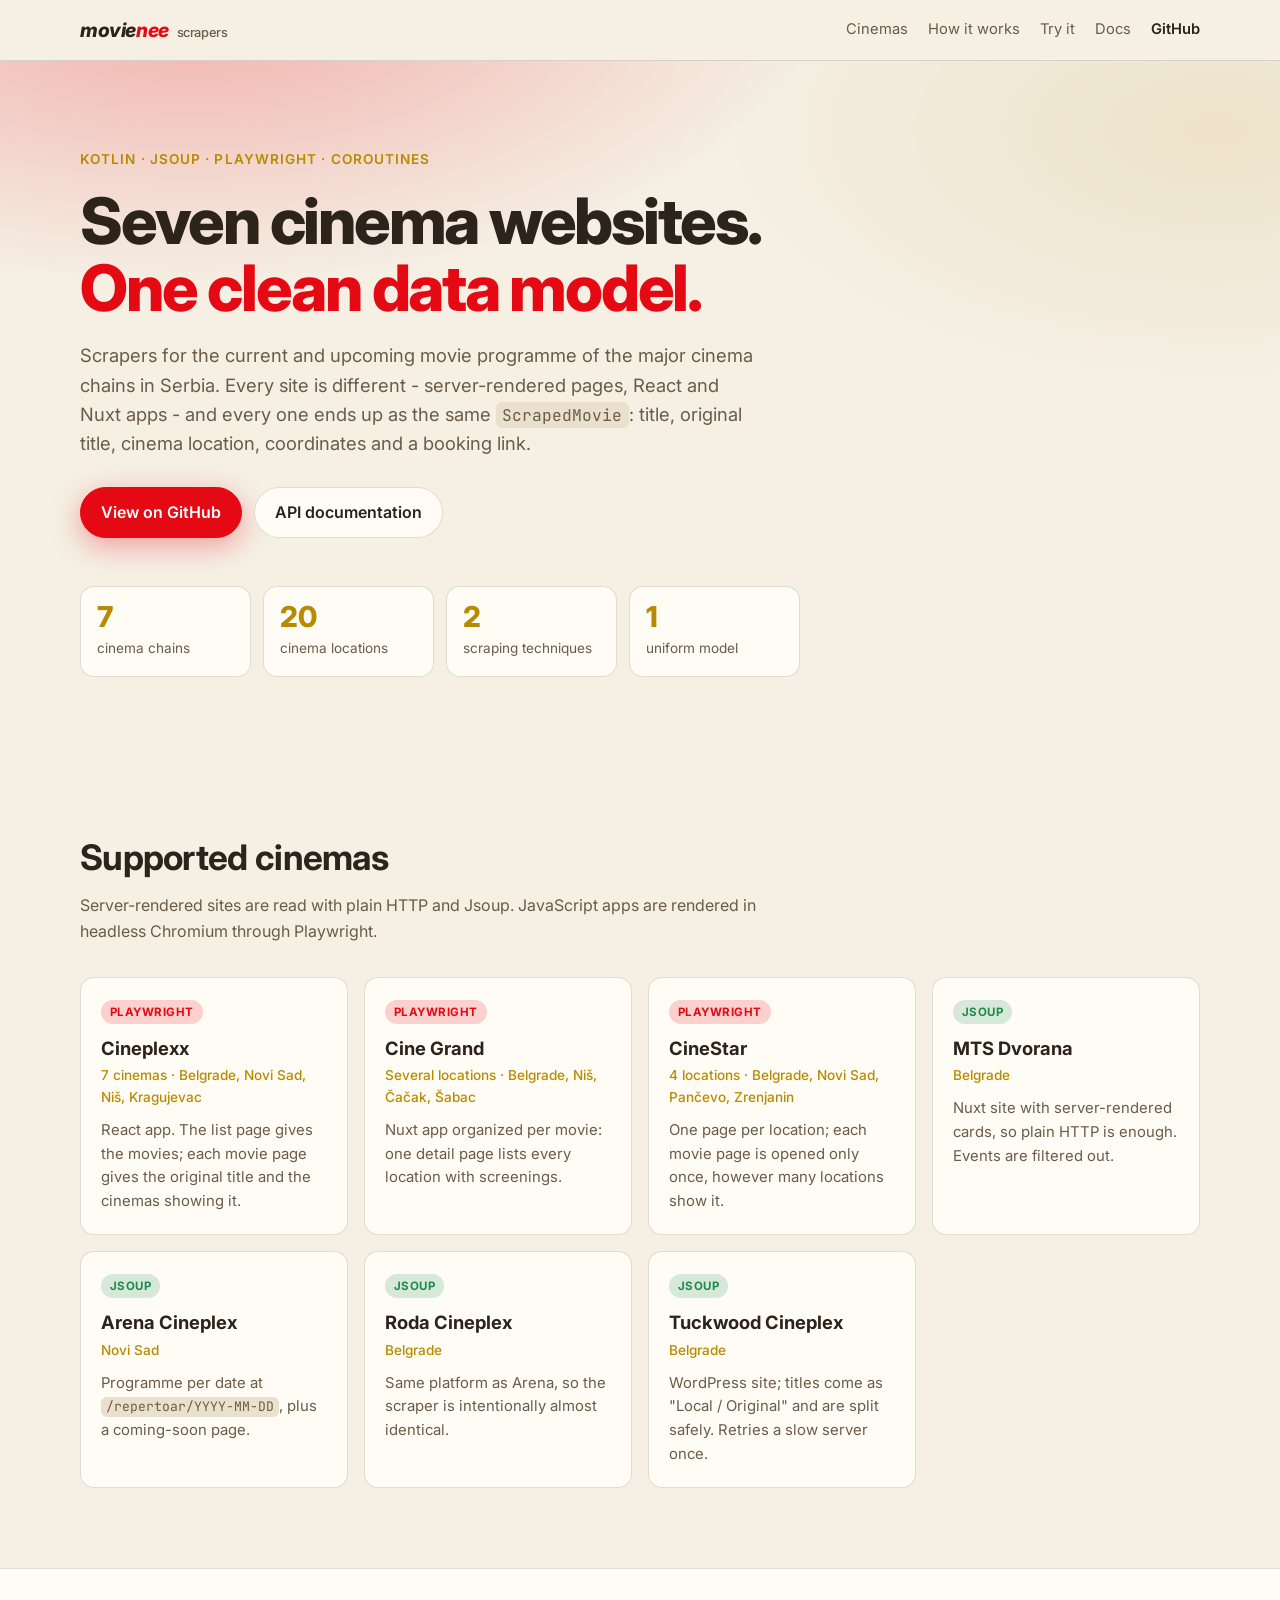
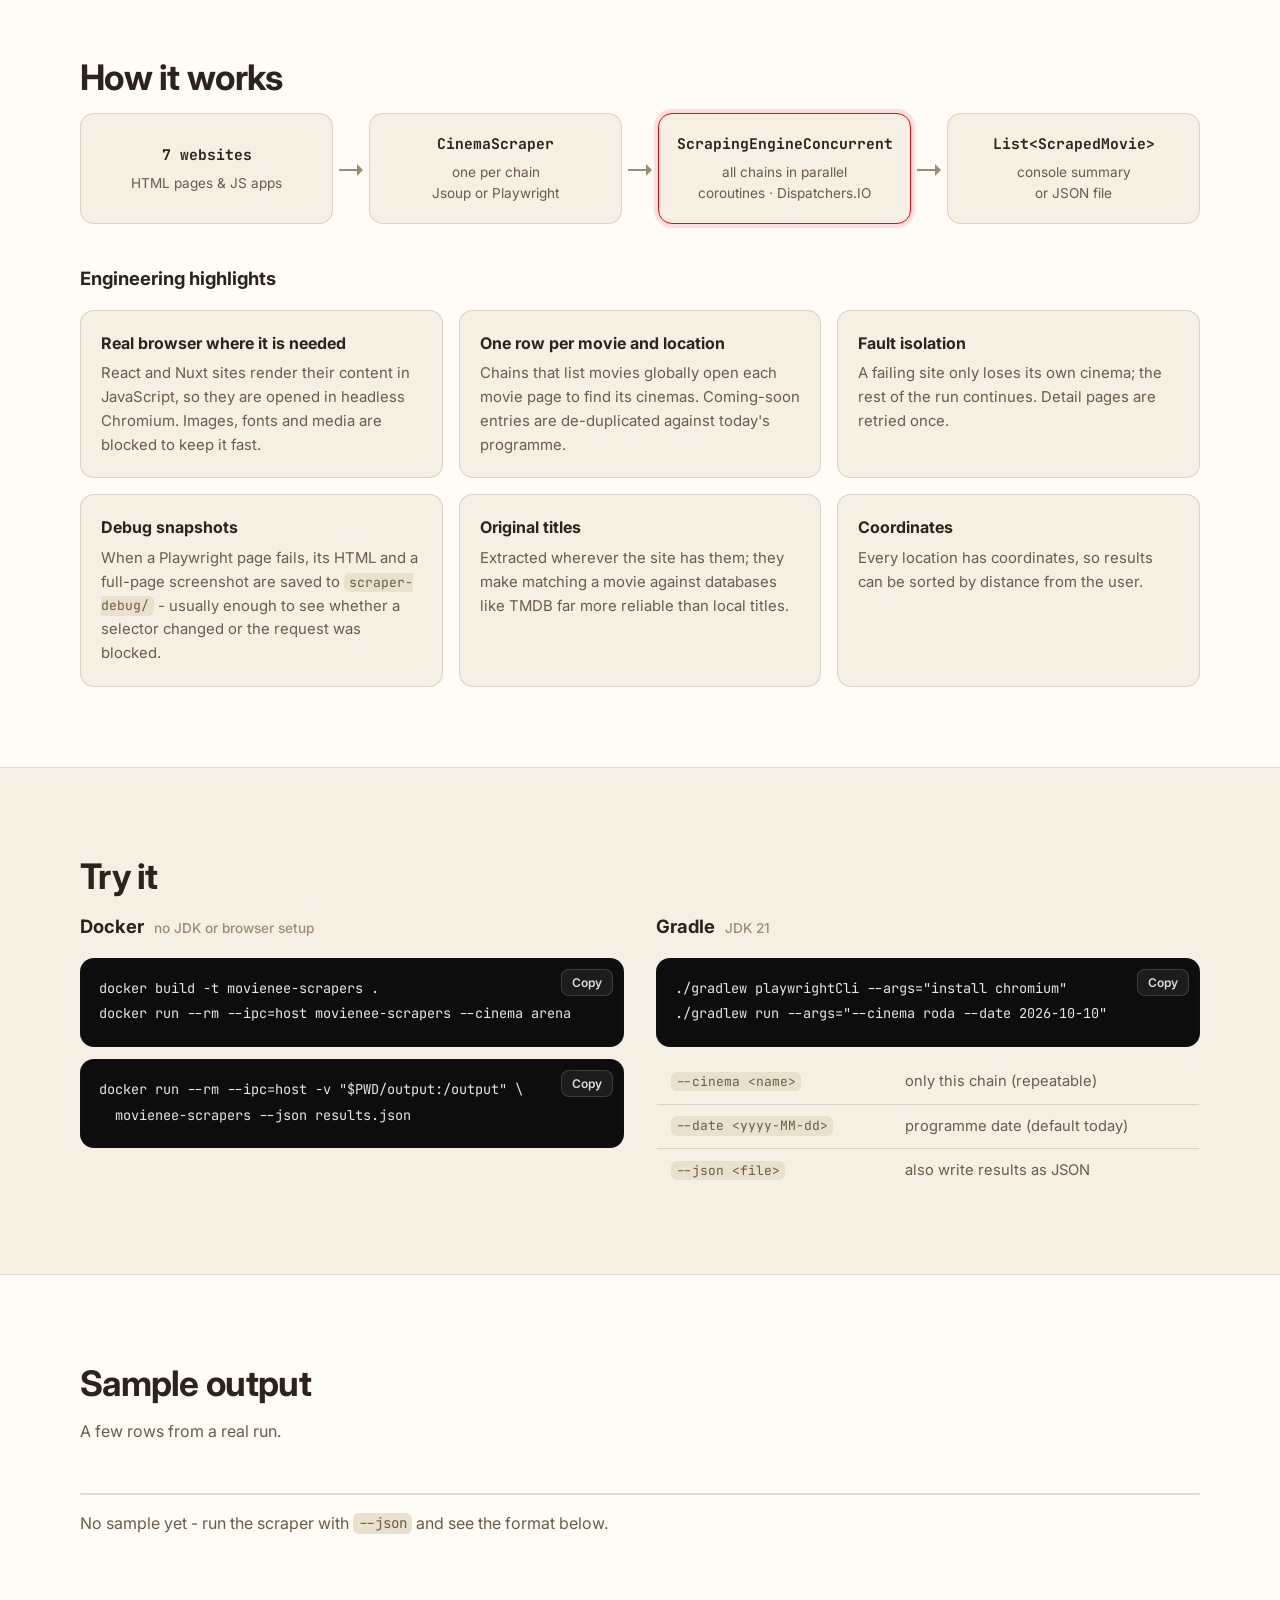
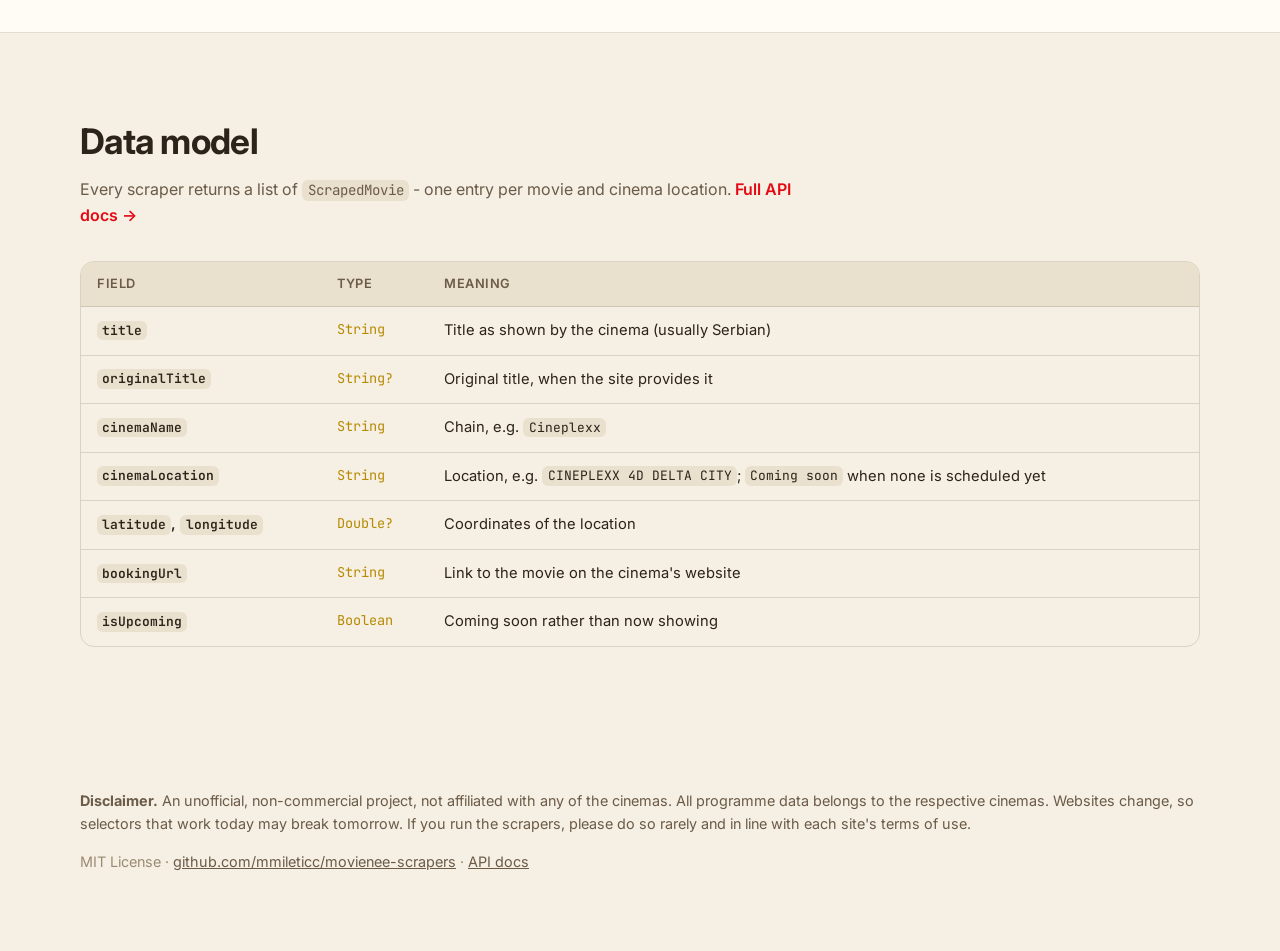
==== site/index.html @ 0daf5c0c "Initial commit: Movienee cinema scrapers Standalone Kotlin scrapers for seven Serbian cinema chains " ====
<!doctype html>
<html lang="en">
<head>
  <meta charset="utf-8">
  <meta name="viewport" content="width=device-width, initial-scale=1">
  <title>Movienee Scrapers</title>
  <meta name="description" content="Kotlin scrapers that turn the websites of seven Serbian cinema chains into one uniform data model.">
  <link rel="preconnect" href="https://fonts.googleapis.com">
  <link rel="preconnect" href="https://fonts.gstatic.com" crossorigin>
  <link href="https://fonts.googleapis.com/css2?family=Inter:wght@400;500;600;700;800&family=JetBrains+Mono:wght@400;500&display=swap" rel="stylesheet">
  <link rel="stylesheet" href="style.css">
  <link rel="icon" href="data:image/svg+xml,%3Csvg xmlns='http://www.w3.org/2000/svg' viewBox='0 0 32 32'%3E%3Crect width='32' height='32' rx='8' fill='%23E50914'/%3E%3Cpath d='M9 22V10l7 7 7-7v12' stroke='white' stroke-width='3' fill='none' stroke-linecap='round' stroke-linejoin='round'/%3E%3C/svg%3E">
</head>
<body>

<header class="topbar">
  <div class="wrap topbar-inner">
    <a class="brand" href="#">movie<span>nee</span> <small>scrapers</small></a>
    <nav>
      <a href="#cinemas">Cinemas</a>
      <a href="#how">How it works</a>
      <a href="#try">Try it</a>
      <a href="docs/index.html">Docs</a>
      <a class="gh" href="https://github.com/mmileticc/movienee-scrapers" aria-label="GitHub repository">GitHub</a>
    </nav>
  </div>
</header>

<main>
  <section class="hero">
    <div class="wrap">
      <p class="eyebrow">Kotlin · Jsoup · Playwright · Coroutines</p>
      <h1>Seven cinema websites.<br><span>One clean data model.</span></h1>
      <p class="lead">
        Scrapers for the current and upcoming movie programme of the major cinema chains in Serbia.
        Every site is different - server-rendered pages, React and Nuxt apps - and every one ends up
        as the same <code>ScrapedMovie</code>: title, original title, cinema location, coordinates
        and a booking link.
      </p>
      <div class="cta">
        <a class="btn primary" href="https://github.com/mmileticc/movienee-scrapers">View on GitHub</a>
        <a class="btn" href="docs/index.html">API documentation</a>
      </div>
      <dl class="stats">
        <div><dt>7</dt><dd>cinema chains</dd></div>
        <div><dt>20</dt><dd>cinema locations</dd></div>
        <div><dt>2</dt><dd>scraping techniques</dd></div>
        <div><dt>1</dt><dd>uniform model</dd></div>
      </dl>
    </div>
  </section>

  <section id="cinemas" class="section">
    <div class="wrap">
      <h2>Supported cinemas</h2>
      <p class="sub">Server-rendered sites are read with plain HTTP and Jsoup. JavaScript apps are rendered in headless Chromium through Playwright.</p>
      <div class="grid cinemas">
        <article class="card"><span class="tag pw">Playwright</span><h3>Cineplexx</h3><p class="where">7 cinemas · Belgrade, Novi Sad, Niš, Kragujevac</p><p>React app. The list page gives the movies; each movie page gives the original title and the cinemas showing it.</p></article>
        <article class="card"><span class="tag pw">Playwright</span><h3>Cine Grand</h3><p class="where">Several locations · Belgrade, Niš, Čačak, Šabac</p><p>Nuxt app organized per movie: one detail page lists every location with screenings.</p></article>
        <article class="card"><span class="tag pw">Playwright</span><h3>CineStar</h3><p class="where">4 locations · Belgrade, Novi Sad, Pančevo, Zrenjanin</p><p>One page per location; each movie page is opened only once, however many locations show it.</p></article>
        <article class="card"><span class="tag js">Jsoup</span><h3>MTS Dvorana</h3><p class="where">Belgrade</p><p>Nuxt site with server-rendered cards, so plain HTTP is enough. Events are filtered out.</p></article>
        <article class="card"><span class="tag js">Jsoup</span><h3>Arena Cineplex</h3><p class="where">Novi Sad</p><p>Programme per date at <code>/repertoar/YYYY-MM-DD</code>, plus a coming-soon page.</p></article>
        <article class="card"><span class="tag js">Jsoup</span><h3>Roda Cineplex</h3><p class="where">Belgrade</p><p>Same platform as Arena, so the scraper is intentionally almost identical.</p></article>
        <article class="card"><span class="tag js">Jsoup</span><h3>Tuckwood Cineplex</h3><p class="where">Belgrade</p><p>WordPress site; titles come as "Local / Original" and are split safely. Retries a slow server once.</p></article>
      </div>
    </div>
  </section>

  <section id="how" class="section alt">
    <div class="wrap">
      <h2>How it works</h2>
      <div class="flow" role="img" aria-label="Websites are read by scrapers, run in parallel by the engine, and produce a list of ScrapedMovie">
        <div class="node"><b>7 websites</b><span>HTML pages &amp; JS apps</span></div>
        <div class="arrow" aria-hidden="true"></div>
        <div class="node"><b>CinemaScraper</b><span>one per chain<br>Jsoup or Playwright</span></div>
        <div class="arrow" aria-hidden="true"></div>
        <div class="node accent"><b>ScrapingEngineConcurrent</b><span>all chains in parallel<br>coroutines · Dispatchers.IO</span></div>
        <div class="arrow" aria-hidden="true"></div>
        <div class="node"><b>List&lt;ScrapedMovie&gt;</b><span>console summary<br>or JSON file</span></div>
      </div>

      <h3 class="h3">Engineering highlights</h3>
      <div class="grid highlights">
        <div class="hl"><h4>Real browser where it is needed</h4><p>React and Nuxt sites render their content in JavaScript, so they are opened in headless Chromium. Images, fonts and media are blocked to keep it fast.</p></div>
        <div class="hl"><h4>One row per movie and location</h4><p>Chains that list movies globally open each movie page to find its cinemas. Coming-soon entries are de-duplicated against today's programme.</p></div>
        <div class="hl"><h4>Fault isolation</h4><p>A failing site only loses its own cinema; the rest of the run continues. Detail pages are retried once.</p></div>
        <div class="hl"><h4>Debug snapshots</h4><p>When a Playwright page fails, its HTML and a full-page screenshot are saved to <code>scraper-debug/</code> - usually enough to see whether a selector changed or the request was blocked.</p></div>
        <div class="hl"><h4>Original titles</h4><p>Extracted wherever the site has them; they make matching a movie against databases like TMDB far more reliable than local titles.</p></div>
        <div class="hl"><h4>Coordinates</h4><p>Every location has coordinates, so results can be sorted by distance from the user.</p></div>
      </div>
    </div>
  </section>

  <section id="try" class="section">
    <div class="wrap">
      <h2>Try it</h2>
      <div class="grid two">
        <div>
          <h3 class="h3">Docker <small>no JDK or browser setup</small></h3>
          <div class="code"><button class="copy" type="button">Copy</button><pre><code>docker build -t movienee-scrapers .
docker run --rm --ipc=host movienee-scrapers --cinema arena</code></pre></div>
          <div class="code"><button class="copy" type="button">Copy</button><pre><code>docker run --rm --ipc=host -v "$PWD/output:/output" \
  movienee-scrapers --json results.json</code></pre></div>
        </div>
        <div>
          <h3 class="h3">Gradle <small>JDK 21</small></h3>
          <div class="code"><button class="copy" type="button">Copy</button><pre><code>./gradlew playwrightCli --args="install chromium"
./gradlew run --args="--cinema roda --date 2026-10-10"</code></pre></div>
          <table class="opts">
            <tr><td><code>--cinema &lt;name&gt;</code></td><td>only this chain (repeatable)</td></tr>
            <tr><td><code>--date &lt;yyyy-MM-dd&gt;</code></td><td>programme date (default today)</td></tr>
            <tr><td><code>--json &lt;file&gt;</code></td><td>also write results as JSON</td></tr>
          </table>
        </div>
      </div>
    </div>
  </section>

  <section id="sample" class="section alt">
    <div class="wrap">
      <h2>Sample output</h2>
      <p class="sub" id="sample-caption">A few rows from a real run.</p>
      <div class="filters" id="sample-filters" hidden></div>
      <div class="table-wrap">
        <table class="sample" id="sample-table" hidden>
          <thead><tr><th>Title</th><th>Original title</th><th>Chain</th><th>Location</th><th>Status</th></tr></thead>
          <tbody></tbody>
        </table>
      </div>
      <p class="note" id="sample-empty" hidden>No sample yet - run the scraper with <code>--json</code> and see the format below.</p>
    </div>
  </section>

  <section id="model" class="section">
    <div class="wrap">
      <h2>Data model</h2>
      <p class="sub">Every scraper returns a list of <code>ScrapedMovie</code> - one entry per movie and cinema location. <a href="docs/index.html">Full API docs →</a></p>
      <div class="table-wrap">
        <table class="model">
          <thead><tr><th>Field</th><th>Type</th><th>Meaning</th></tr></thead>
          <tbody>
            <tr><td><code>title</code></td><td>String</td><td>Title as shown by the cinema (usually Serbian)</td></tr>
            <tr><td><code>originalTitle</code></td><td>String?</td><td>Original title, when the site provides it</td></tr>
            <tr><td><code>cinemaName</code></td><td>String</td><td>Chain, e.g. <code>Cineplexx</code></td></tr>
            <tr><td><code>cinemaLocation</code></td><td>String</td><td>Location, e.g. <code>CINEPLEXX 4D DELTA CITY</code>; <code>Coming soon</code> when none is scheduled yet</td></tr>
            <tr><td><code>latitude</code>, <code>longitude</code></td><td>Double?</td><td>Coordinates of the location</td></tr>
            <tr><td><code>bookingUrl</code></td><td>String</td><td>Link to the movie on the cinema's website</td></tr>
            <tr><td><code>isUpcoming</code></td><td>Boolean</td><td>Coming soon rather than now showing</td></tr>
          </tbody>
        </table>
      </div>
    </div>
  </section>
</main>

<footer class="footer">
  <div class="wrap">
    <p><strong>Disclaimer.</strong> An unofficial, non-commercial project, not affiliated with any of the cinemas. All programme data belongs to the respective cinemas. Websites change, so selectors that work today may break tomorrow. If you run the scrapers, please do so rarely and in line with each site's terms of use.</p>
    <p class="meta">MIT License · <a href="https://github.com/mmileticc/movienee-scrapers">github.com/mmileticc/movienee-scrapers</a> · <a href="docs/index.html">API docs</a></p>
  </div>
</footer>

<script src="app.js"></script>
</body>
</html>
---- site/style.css ----
:root {
  --bg: #0a0a0a;
  --surface: #161616;
  --surface-2: #222222;
  --border: rgba(255, 255, 255, 0.12);
  --text: #f5f5f5;
  --text-2: #a3a3a3;
  --muted: #6b6b6b;
  --accent: #e50914;
  --accent-pressed: #b20710;
  --gold: #f5c518;
  --green: #3ddc84;
  --radius: 14px;
  --mono: "JetBrains Mono", ui-monospace, SFMono-Regular, Menlo, monospace;
}

@media (prefers-color-scheme: light) {
  :root {
    --bg: #f5efe4;
    --surface: #fffcf6;
    --surface-2: #eae0ce;
    --border: rgba(58, 42, 28, 0.15);
    --text: #2c231a;
    --text-2: #6b5b47;
    --muted: #9c8b72;
    --gold: #b88a00;
    --green: #1f8a4c;
  }
}

* { box-sizing: border-box; }

html { scroll-behavior: smooth; }

body {
  margin: 0;
  background: var(--bg);
  color: var(--text);
  font: 16px/1.6 Inter, system-ui, -apple-system, "Segoe UI", sans-serif;
  -webkit-font-smoothing: antialiased;
}

a { color: inherit; }
code { font-family: var(--mono); font-size: 0.88em; background: var(--surface-2); padding: 0.1em 0.4em; border-radius: 6px; }

.wrap { width: min(1120px, 100% - 32px); margin-inline: auto; }

/* Top bar */
.topbar {
  position: sticky; top: 0; z-index: 10;
  background: color-mix(in srgb, var(--bg) 85%, transparent);
  backdrop-filter: blur(10px);
  border-bottom: 1px solid var(--border);
}
.topbar-inner { display: flex; align-items: center; justify-content: space-between; gap: 16px; height: 60px; }
.brand { font-weight: 800; font-style: italic; font-size: 1.2rem; text-decoration: none; letter-spacing: -0.02em; white-space: nowrap; }
.brand span { color: var(--accent); }
.brand small { font-style: normal; font-weight: 500; color: var(--text-2); font-size: 0.8rem; margin-left: 4px; }
.topbar nav { display: flex; gap: 20px; font-size: 0.92rem; overflow-x: auto; }
.topbar nav a { text-decoration: none; color: var(--text-2); white-space: nowrap; }
.topbar nav a:hover { color: var(--text); }
.topbar nav .gh { color: var(--text); font-weight: 600; }

/* Hero */
.hero {
  padding: 88px 0 72px;
  background:
    radial-gradient(900px 420px at 15% -10%, color-mix(in srgb, var(--accent) 28%, transparent), transparent 70%),
    radial-gradient(700px 360px at 95% 10%, color-mix(in srgb, var(--gold) 12%, transparent), transparent 70%);
}
.eyebrow { color: var(--gold); font-weight: 600; font-size: 0.85rem; letter-spacing: 0.08em; text-transform: uppercase; margin: 0 0 16px; }
.hero h1 { font-size: clamp(2.2rem, 6vw, 4rem); line-height: 1.05; letter-spacing: -0.035em; margin: 0 0 20px; font-weight: 800; }
.hero h1 span { color: var(--accent); }
.lead { font-size: 1.15rem; color: var(--text-2); max-width: 680px; margin: 0 0 28px; }
.cta { display: flex; flex-wrap: wrap; gap: 12px; margin-bottom: 48px; }
.btn {
  display: inline-flex; align-items: center; padding: 12px 20px; border-radius: 999px;
  border: 1px solid var(--border); background: var(--surface); text-decoration: none; font-weight: 600;
  transition: transform 0.15s, background 0.15s;
}
.btn:hover { transform: translateY(-1px); background: var(--surface-2); }
.btn.primary { background: var(--accent); border-color: var(--accent); color: #fff; box-shadow: 0 8px 28px color-mix(in srgb, var(--accent) 35%, transparent); }
.btn.primary:hover { background: var(--accent-pressed); }

.stats { display: grid; grid-template-columns: repeat(4, 1fr); gap: 12px; margin: 0; max-width: 720px; }
.stats div { background: var(--surface); border: 1px solid var(--border); border-radius: var(--radius); padding: 16px; }
.stats dt { font-size: 1.8rem; font-weight: 800; color: var(--gold); line-height: 1; }
.stats dd { margin: 6px 0 0; color: var(--text-2); font-size: 0.85rem; }

/* Sections */
.section { padding: 80px 0; }
.section.alt { background: var(--surface); border-block: 1px solid var(--border); }
.section h2 { font-size: clamp(1.6rem, 3.5vw, 2.2rem); letter-spacing: -0.02em; margin: 0 0 8px; }
.sub { color: var(--text-2); margin: 0 0 32px; max-width: 720px; }
.sub a { color: var(--accent); font-weight: 600; text-decoration: none; }
.h3 { font-size: 1.15rem; margin: 40px 0 16px; }
.h3 small { color: var(--muted); font-weight: 500; font-size: 0.85rem; margin-left: 6px; }
#try .h3 { margin-top: 0; }

.grid { display: grid; gap: 16px; }
.cinemas { grid-template-columns: repeat(auto-fill, minmax(250px, 1fr)); }
.highlights { grid-template-columns: repeat(auto-fill, minmax(300px, 1fr)); }
.two { grid-template-columns: repeat(auto-fit, minmax(320px, 1fr)); gap: 32px; }

.card {
  position: relative; background: var(--surface); border: 1px solid var(--border);
  border-radius: var(--radius); padding: 20px; transition: border-color 0.15s, transform 0.15s;
}
.card:hover { border-color: color-mix(in srgb, var(--accent) 60%, var(--border)); transform: translateY(-2px); }
.card h3 { margin: 10px 0 2px; font-size: 1.15rem; }
.card .where { color: var(--gold); font-size: 0.85rem; margin: 0 0 10px; font-weight: 500; }
.card p { margin: 0; color: var(--text-2); font-size: 0.93rem; }
.tag { display: inline-block; font-size: 0.72rem; font-weight: 700; letter-spacing: 0.04em; text-transform: uppercase; padding: 3px 9px; border-radius: 999px; }
.tag.pw { background: color-mix(in srgb, var(--accent) 18%, transparent); color: var(--accent); }
.tag.js { background: color-mix(in srgb, var(--green) 18%, transparent); color: var(--green); }

/* Flow diagram */
.flow { display: flex; align-items: stretch; gap: 0; margin: 8px 0 8px; }
.node {
  flex: 1; background: var(--bg); border: 1px solid var(--border); border-radius: var(--radius);
  padding: 18px 16px; text-align: center; display: flex; flex-direction: column; justify-content: center; gap: 6px;
}
.node b { font-family: var(--mono); font-size: 0.92rem; }
.node span { color: var(--text-2); font-size: 0.85rem; }
.node.accent { border-color: var(--accent); box-shadow: 0 0 0 4px color-mix(in srgb, var(--accent) 12%, transparent); }
.arrow { flex: 0 0 36px; position: relative; }
.arrow::before { content: ""; position: absolute; top: 50%; left: 6px; right: 10px; border-top: 2px solid var(--muted); }
.arrow::after { content: ""; position: absolute; top: calc(50% - 5px); right: 6px; border: 6px solid transparent; border-left-color: var(--muted); border-right: 0; }

.hl { background: var(--bg); border: 1px solid var(--border); border-radius: var(--radius); padding: 20px; }
.hl h4 { margin: 0 0 6px; font-size: 1rem; }
.hl p { margin: 0; color: var(--text-2); font-size: 0.93rem; }

/* Code blocks */
.code { position: relative; background: #0d0d0d; border: 1px solid var(--border); border-radius: var(--radius); margin-bottom: 12px; }
.code pre { margin: 0; padding: 18px; overflow-x: auto; }
.code code { background: none; padding: 0; color: #e6e6e6; font-size: 0.85rem; line-height: 1.7; }
.copy {
  position: absolute; top: 10px; right: 10px; border: 1px solid rgba(255, 255, 255, 0.15); background: #1c1c1c; color: #ddd;
  font: 600 0.75rem Inter, sans-serif; padding: 5px 10px; border-radius: 8px; cursor: pointer;
}
.copy:hover { background: #2a2a2a; }

/* Tables */
.table-wrap { overflow-x: auto; border: 1px solid var(--border); border-radius: var(--radius); }
table { width: 100%; border-collapse: collapse; font-size: 0.92rem; }
th, td { text-align: left; padding: 12px 16px; border-bottom: 1px solid var(--border); vertical-align: top; }
th { color: var(--text-2); font-weight: 600; font-size: 0.8rem; text-transform: uppercase; letter-spacing: 0.04em; background: var(--surface-2); }
tr:last-child td { border-bottom: 0; }
.model td:first-child, .sample td:first-child { font-weight: 600; }
.model td:nth-child(2) { font-family: var(--mono); font-size: 0.85rem; color: var(--gold); white-space: nowrap; }
.opts { margin-top: 8px; border: 1px solid var(--border); border-radius: var(--radius); overflow: hidden; }
.opts td { padding: 10px 14px; color: var(--text-2); }
.opts td:first-child { white-space: nowrap; }
.sample a { color: var(--accent); text-decoration: none; }
.status { font-size: 0.75rem; font-weight: 700; padding: 2px 8px; border-radius: 999px; white-space: nowrap; }
.status.now { background: color-mix(in srgb, var(--green) 18%, transparent); color: var(--green); }
.status.soon { background: color-mix(in srgb, var(--gold) 20%, transparent); color: var(--gold); }

.filters { display: flex; flex-wrap: wrap; gap: 8px; margin-bottom: 16px; }
.chip { border: 1px solid var(--border); background: var(--bg); color: var(--text-2); font: 500 0.85rem Inter, sans-serif; padding: 6px 14px; border-radius: 999px; cursor: pointer; }
.chip[aria-pressed="true"] { background: var(--accent); border-color: var(--accent); color: #fff; }
.note { color: var(--text-2); }

/* Footer */
.footer { padding: 48px 0 64px; color: var(--text-2); font-size: 0.9rem; }
.footer .meta { color: var(--muted); }
.footer a { color: var(--text-2); }

@media (max-width: 760px) {
  .topbar nav a:not(.gh):not([href="docs/index.html"]) { display: none; }
  .hero { padding: 56px 0 48px; }
  .stats { grid-template-columns: repeat(2, 1fr); }
  .section { padding: 56px 0; }
  .flow { flex-direction: column; }
  .arrow { flex-basis: 28px; }
  .arrow::before { top: 4px; bottom: 8px; left: 50%; right: auto; border-top: 0; border-left: 2px solid var(--muted); }
  .arrow::after { top: auto; bottom: 2px; right: auto; left: calc(50% - 5px); border: 6px solid transparent; border-top-color: var(--muted); border-bottom: 0; }
}
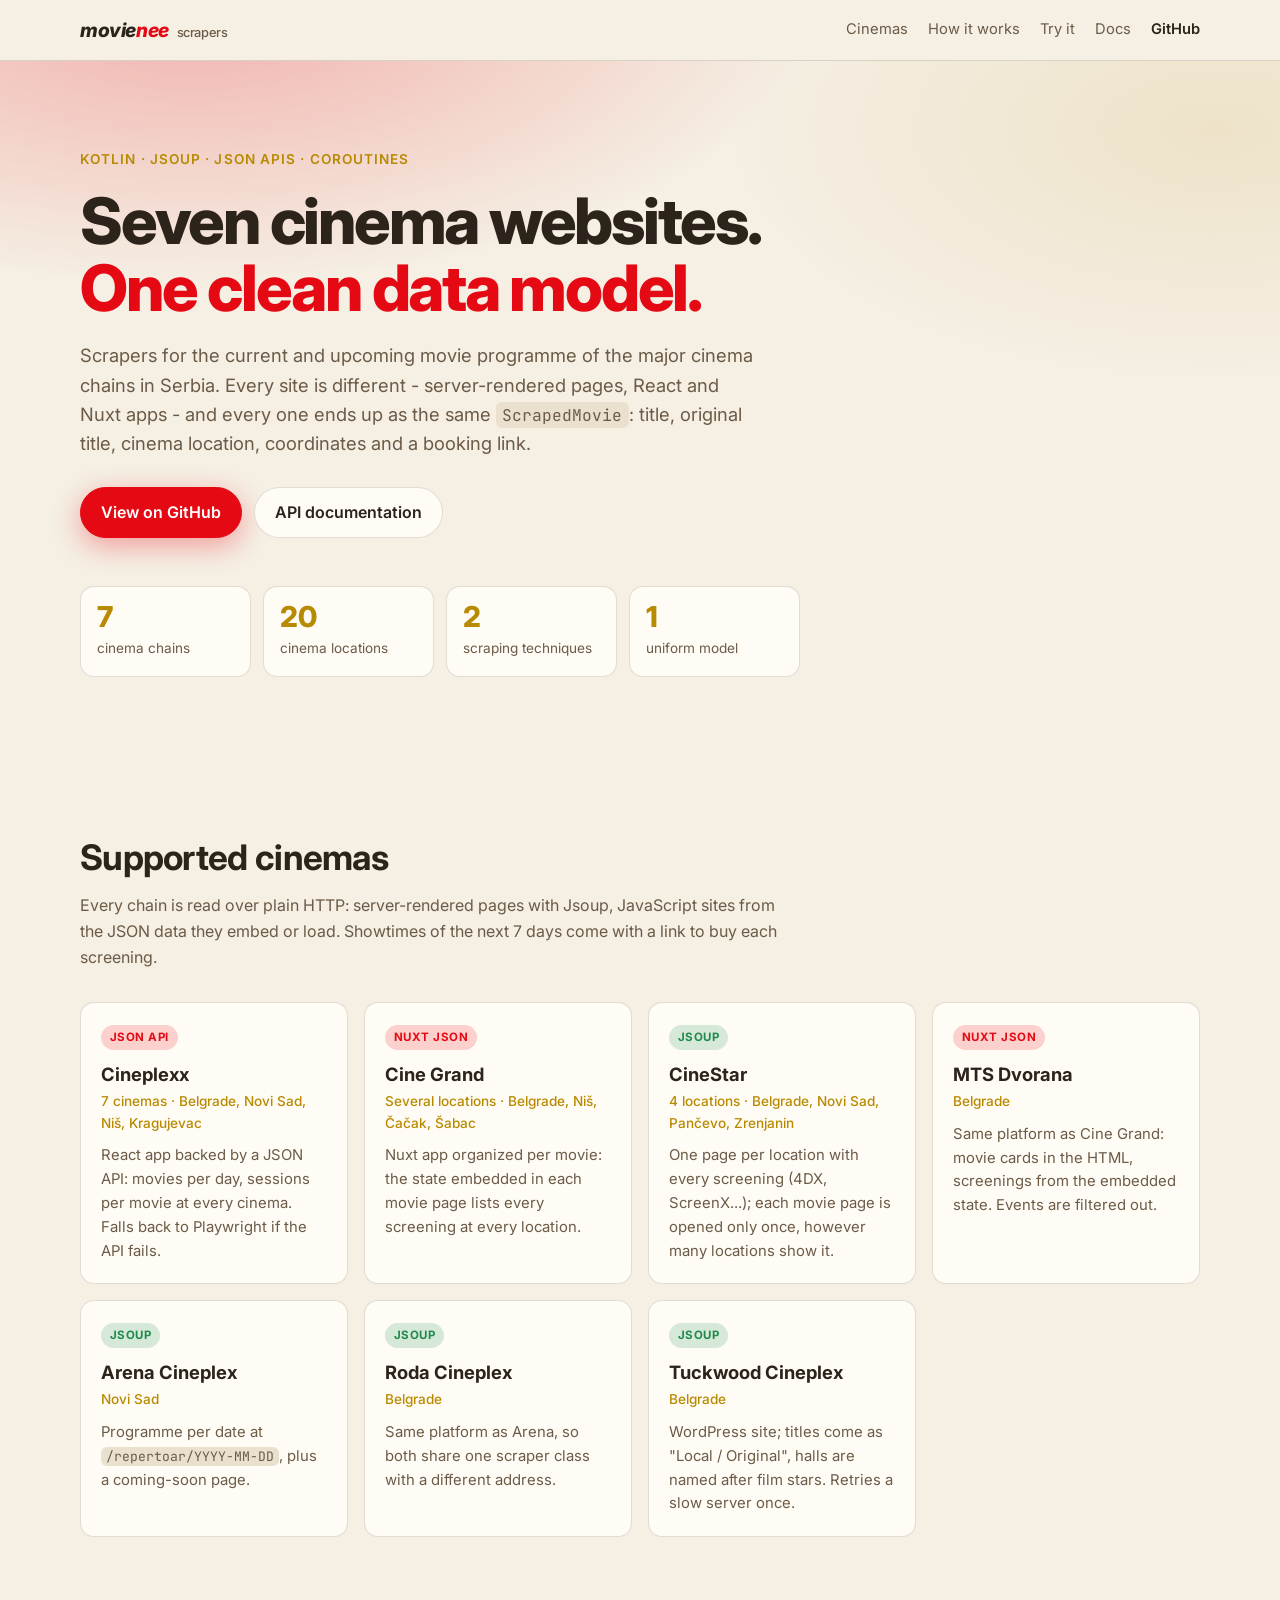
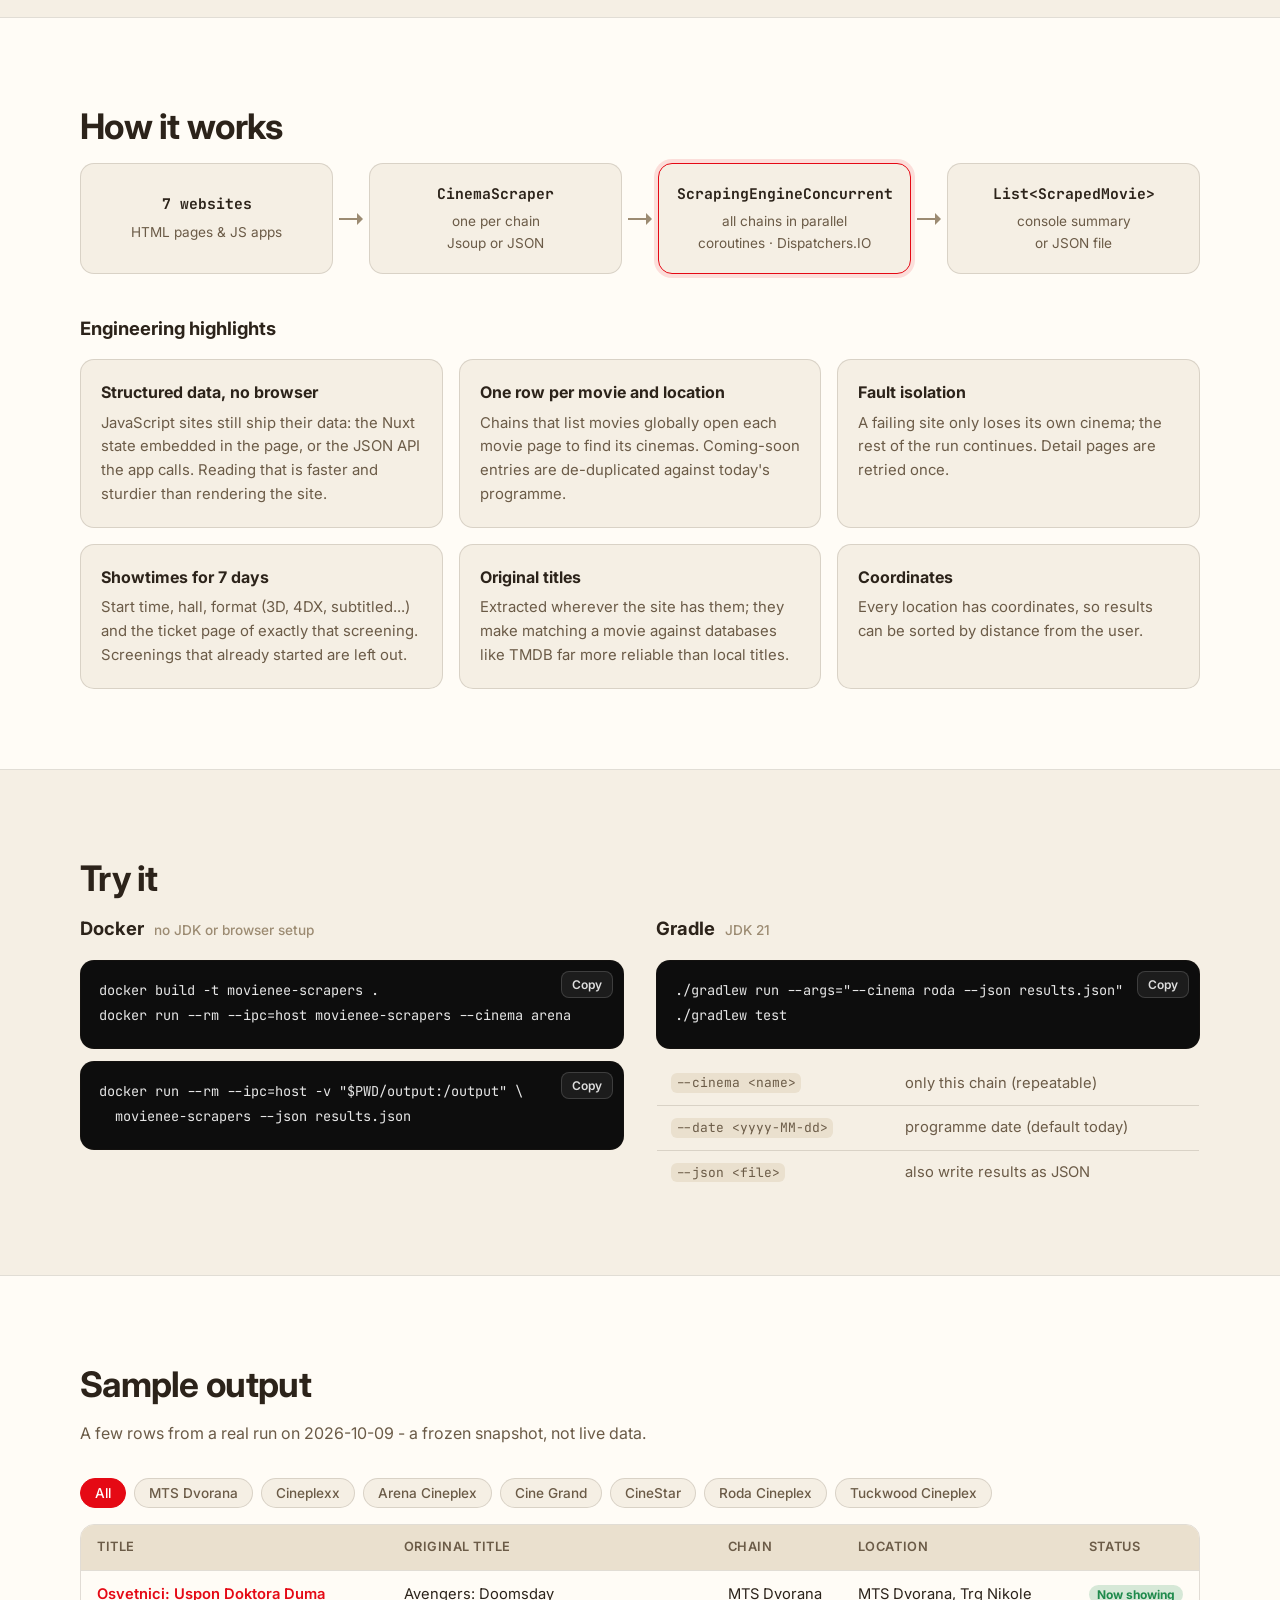
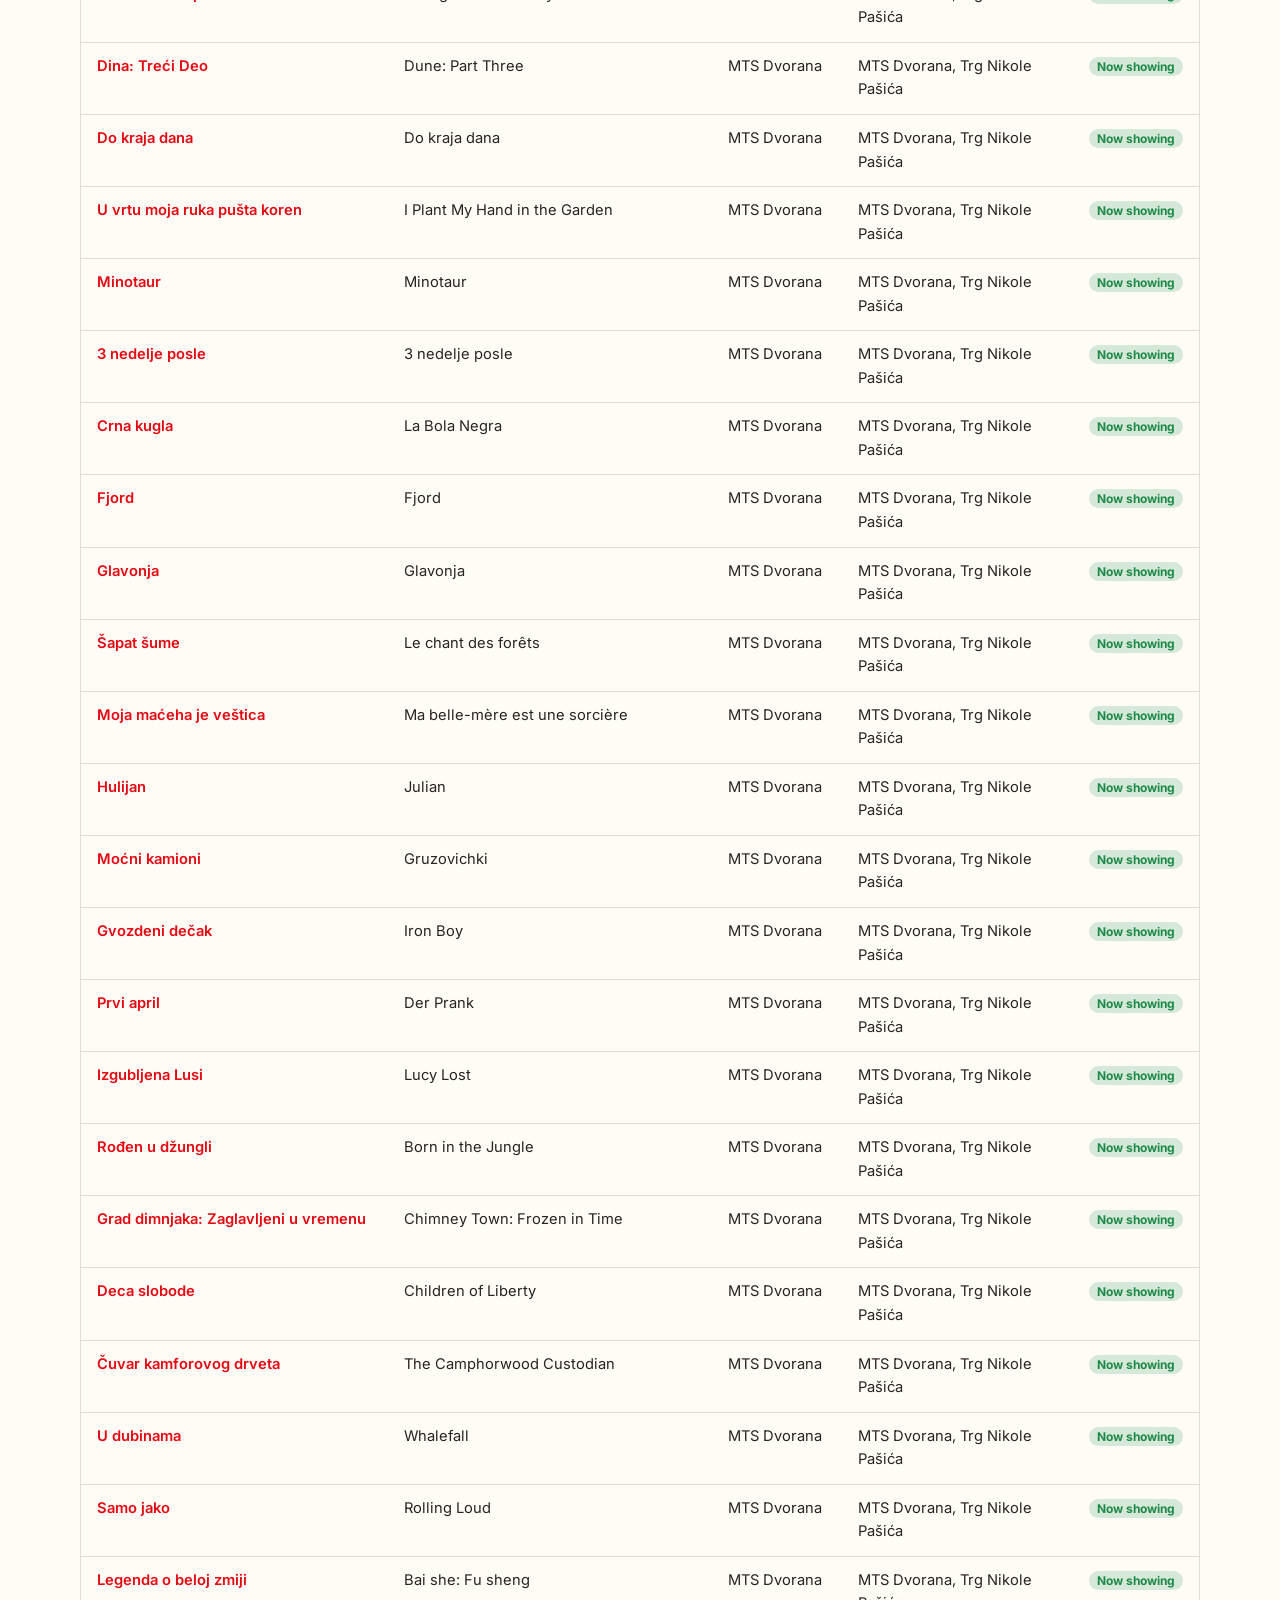
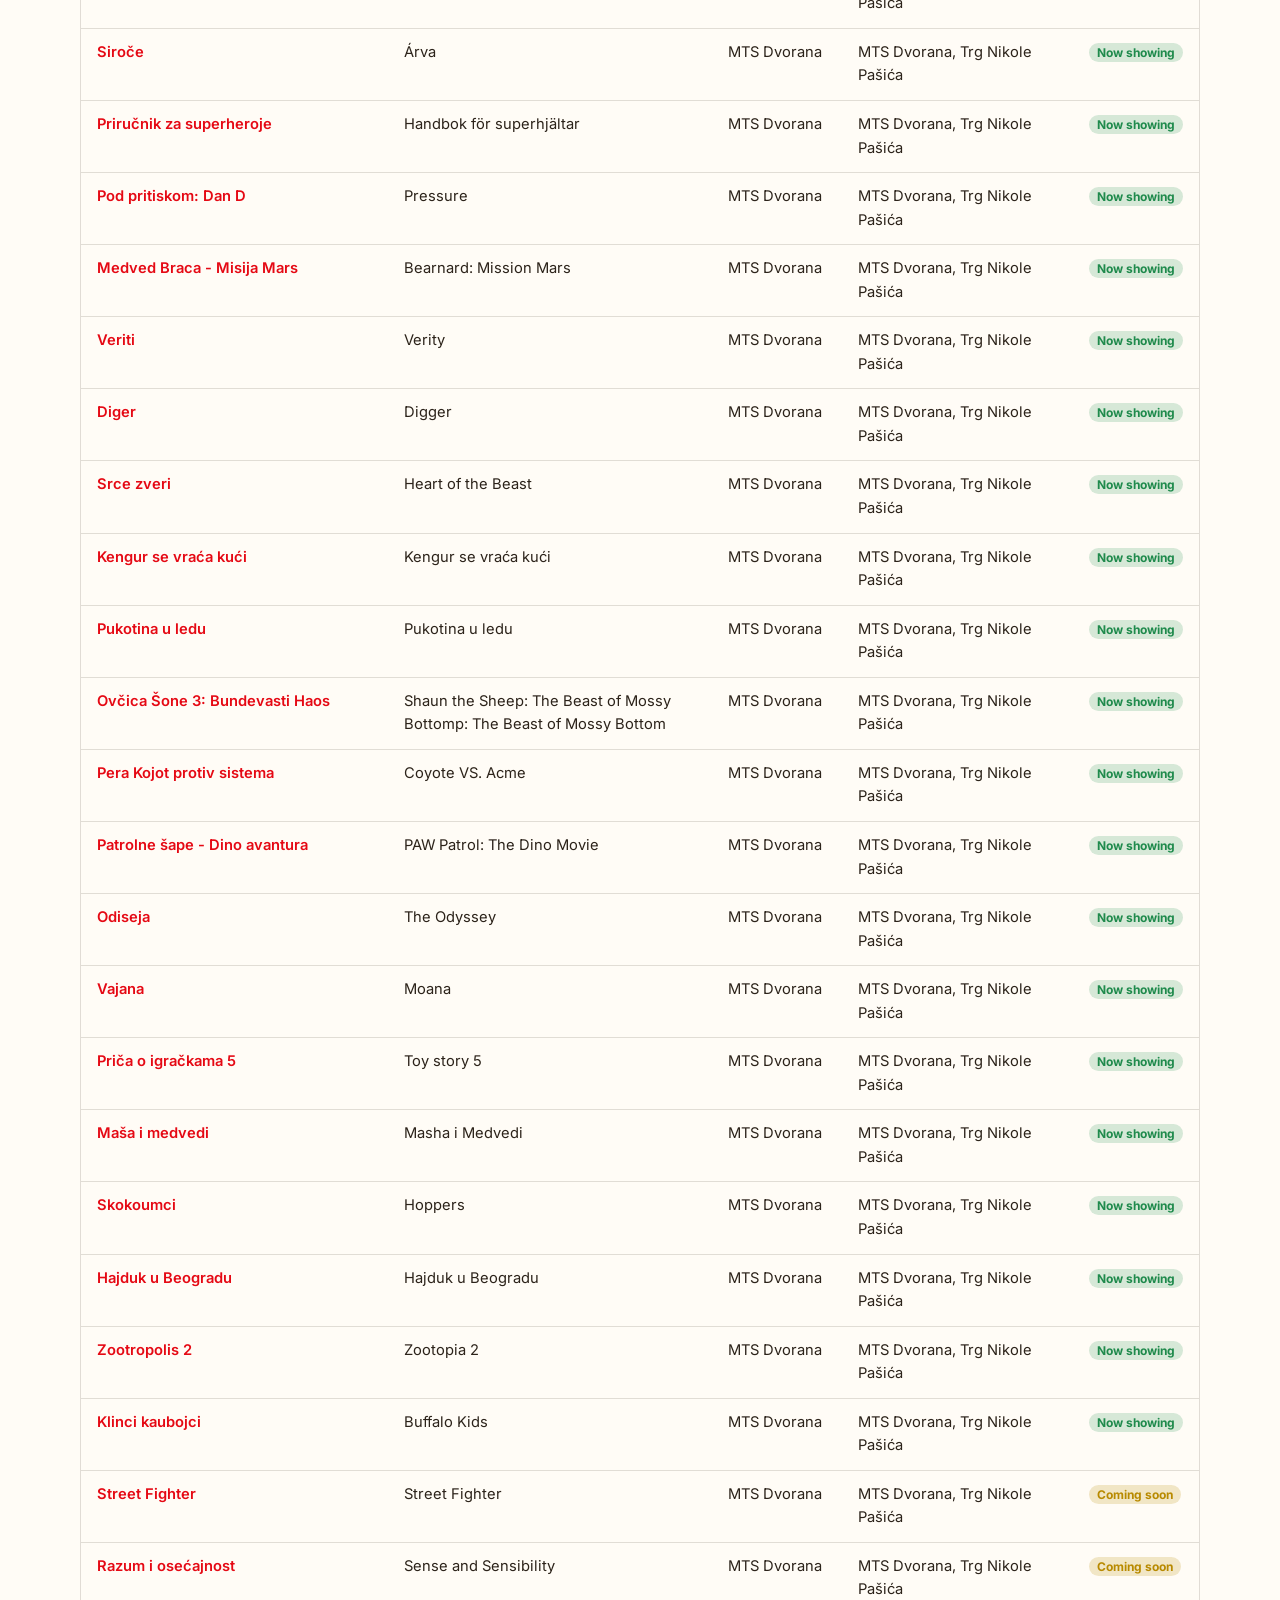
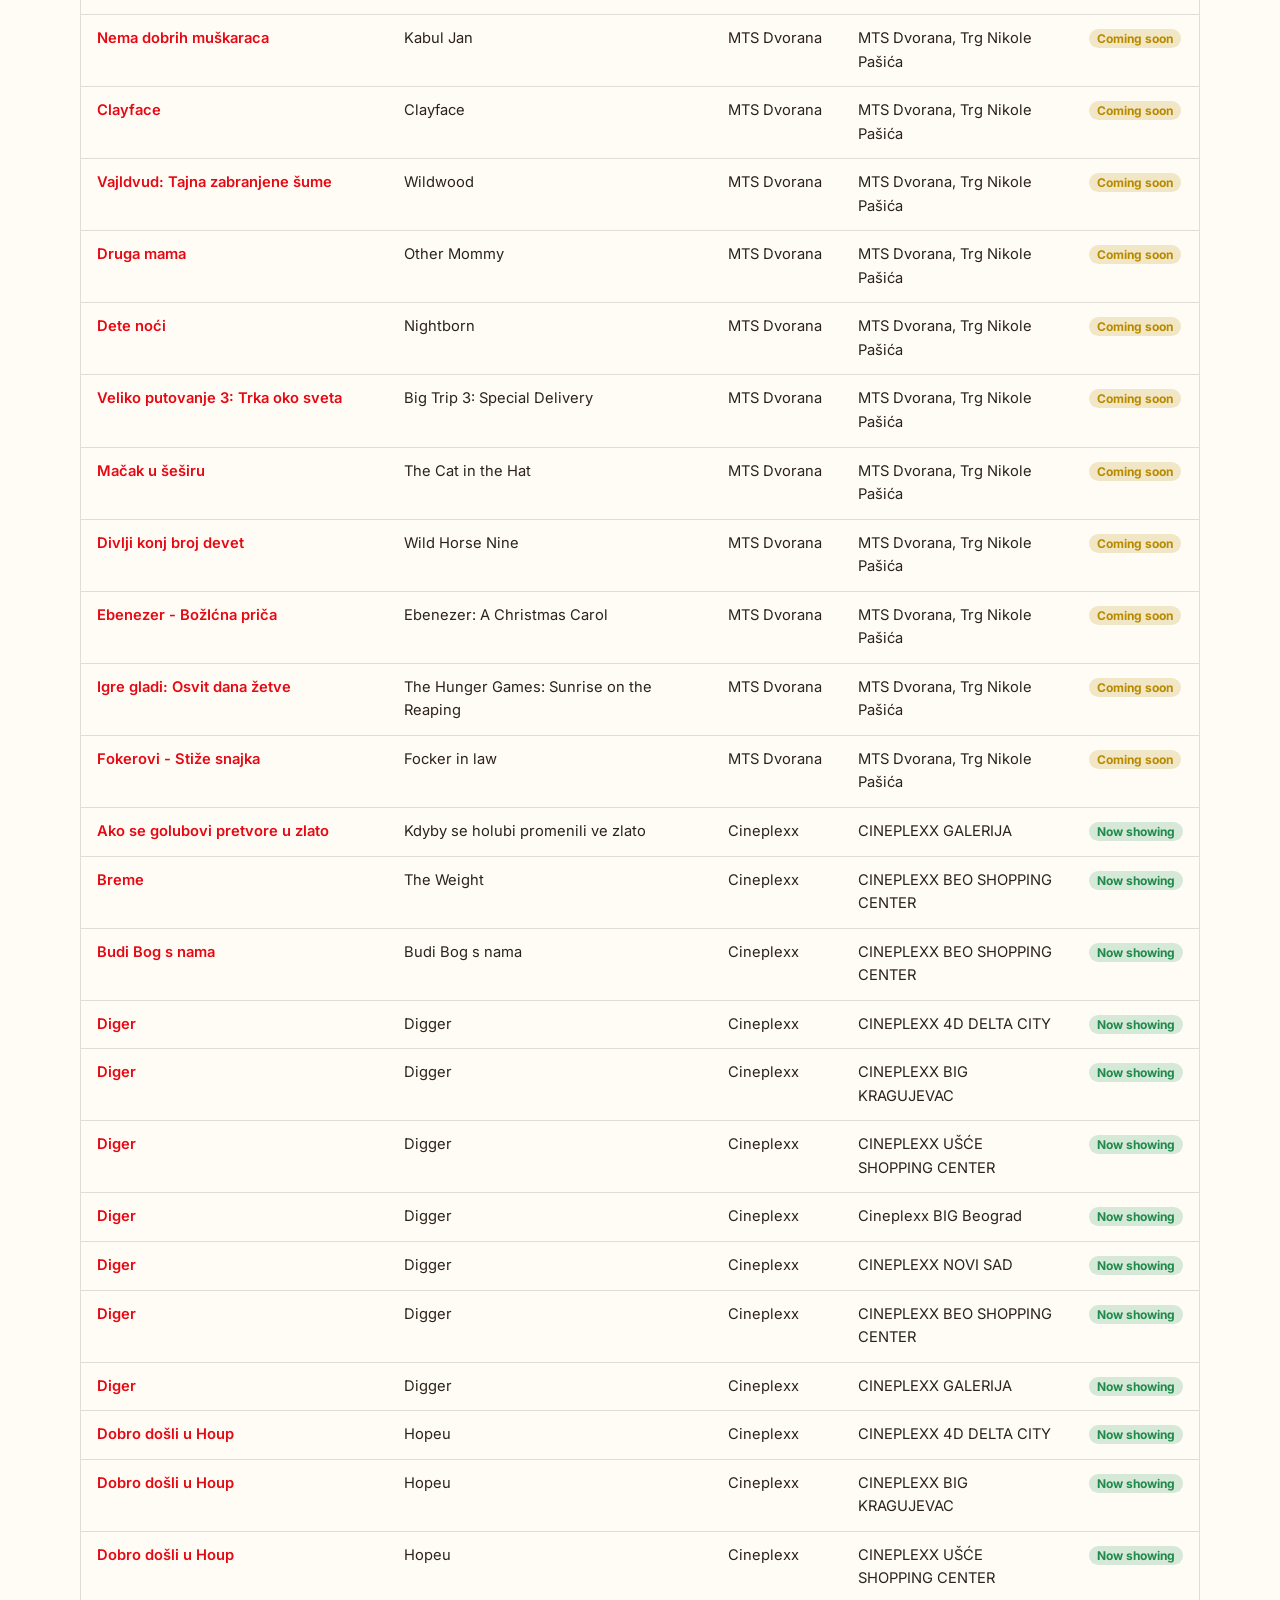
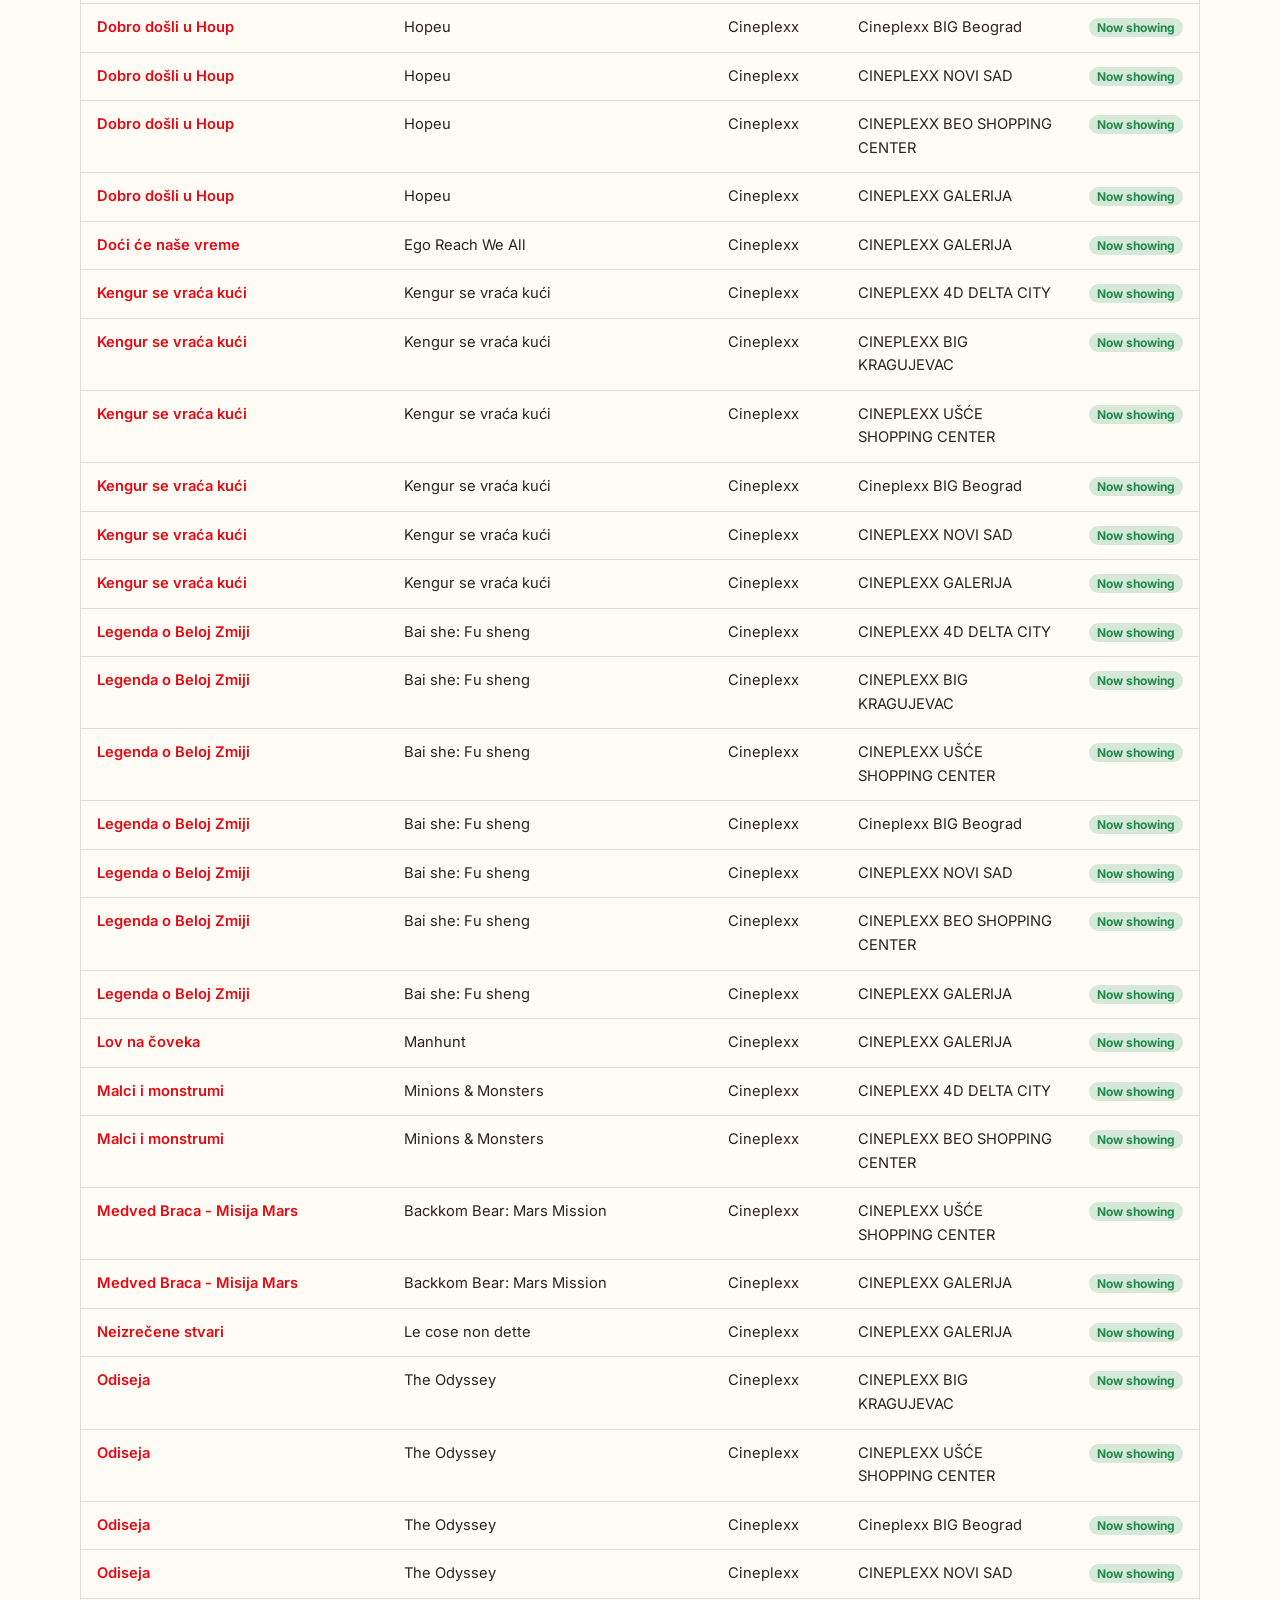
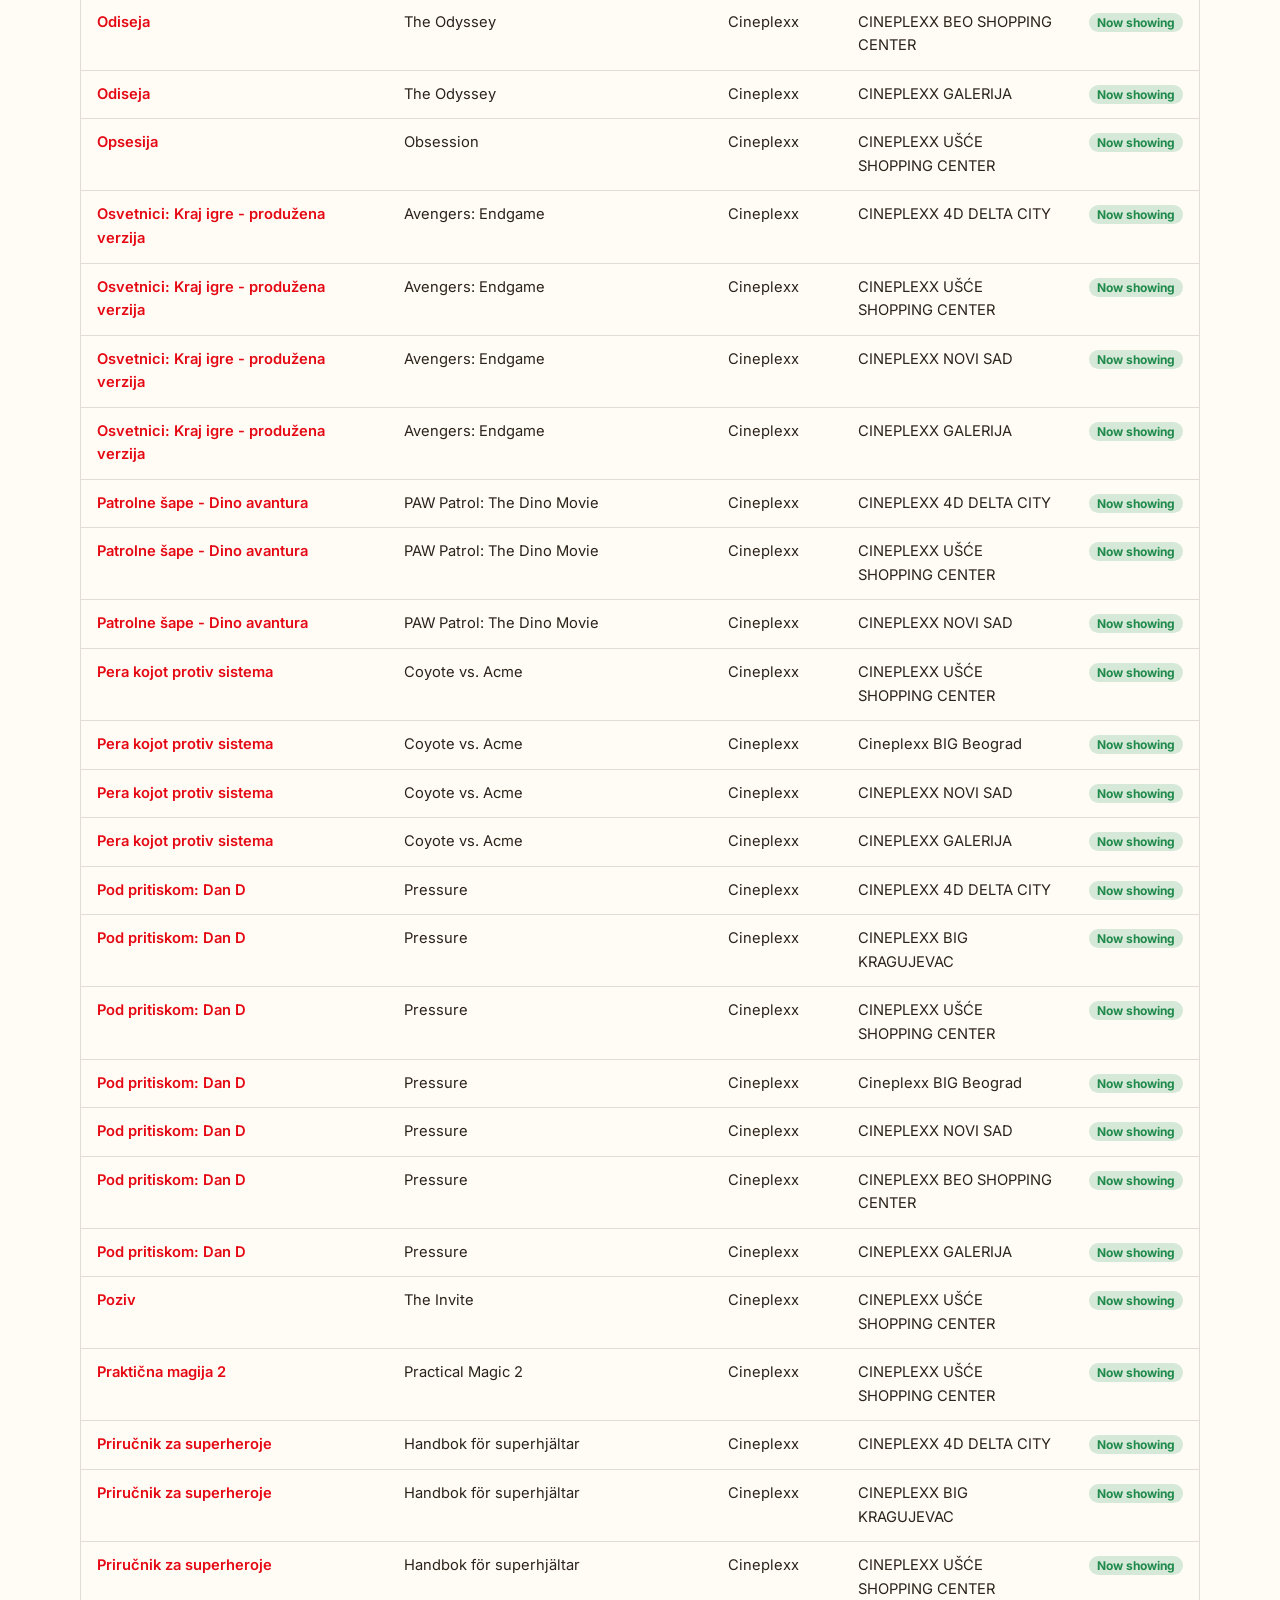
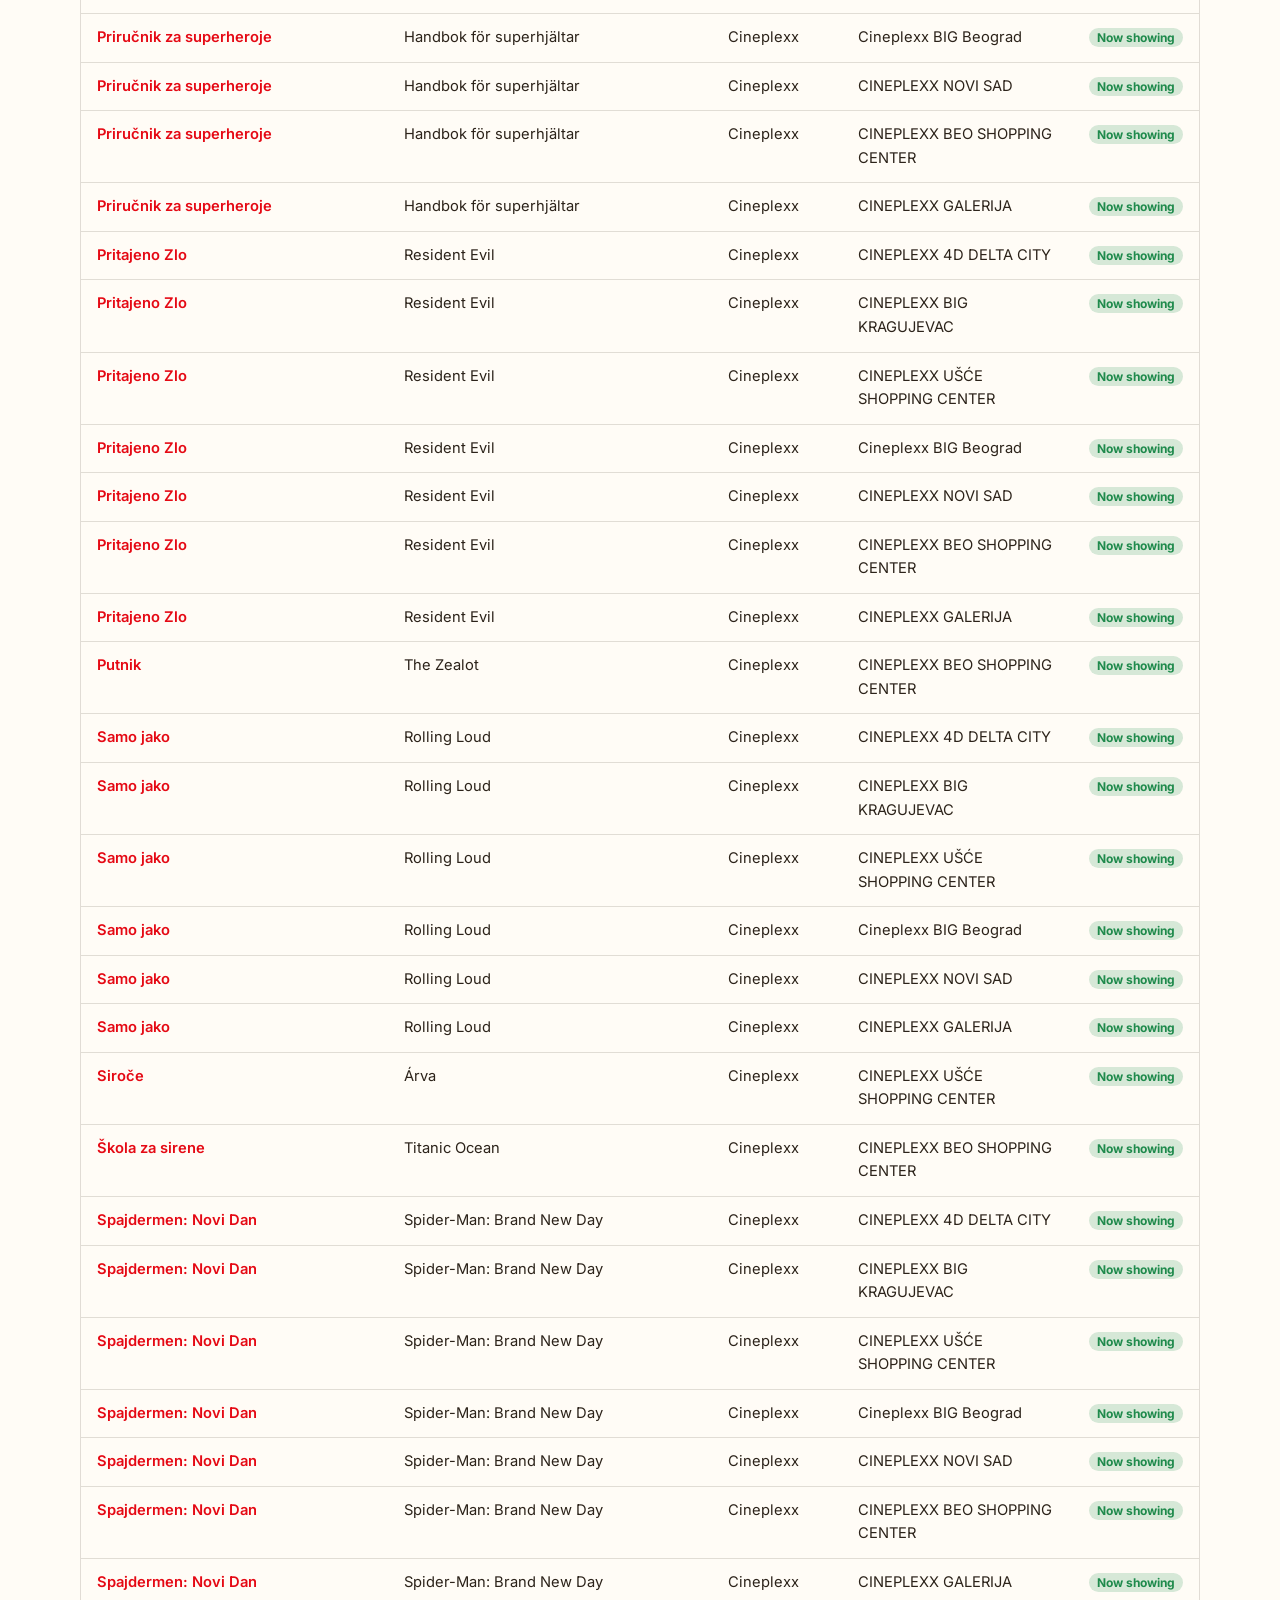
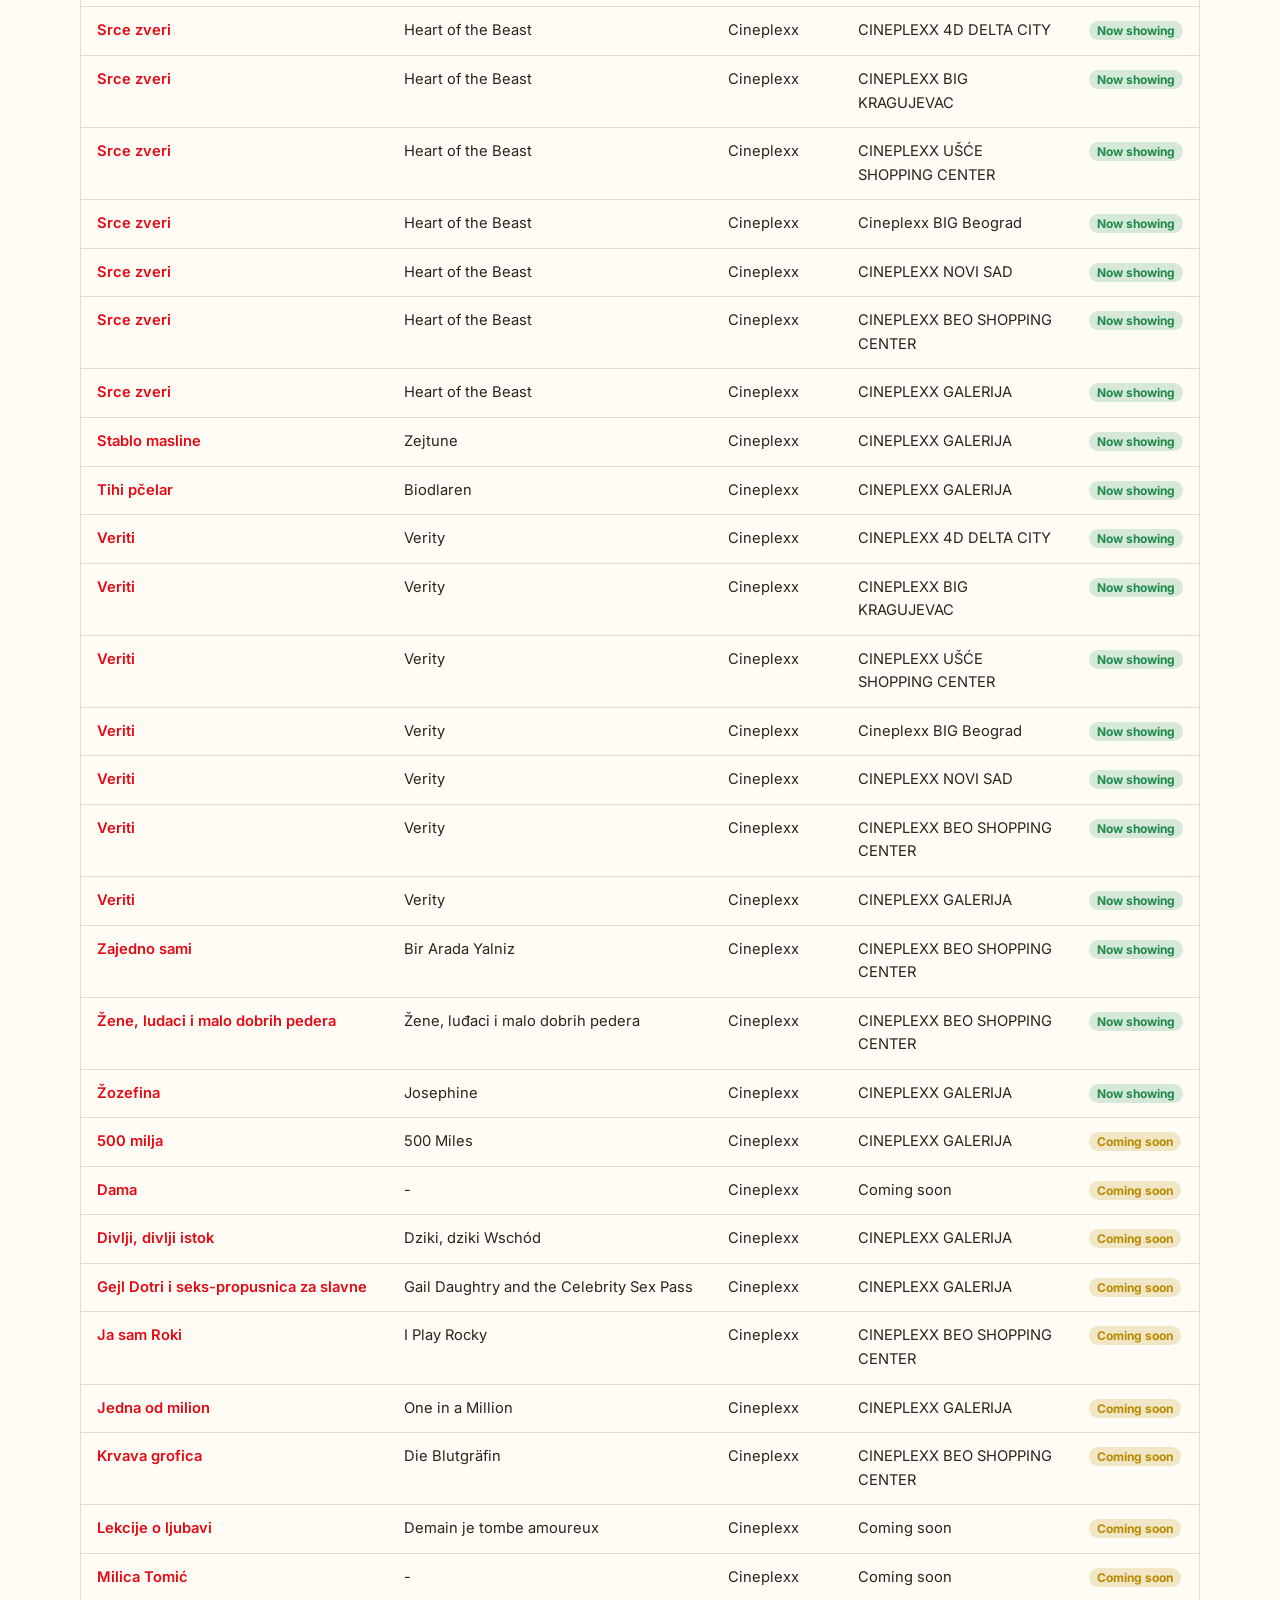
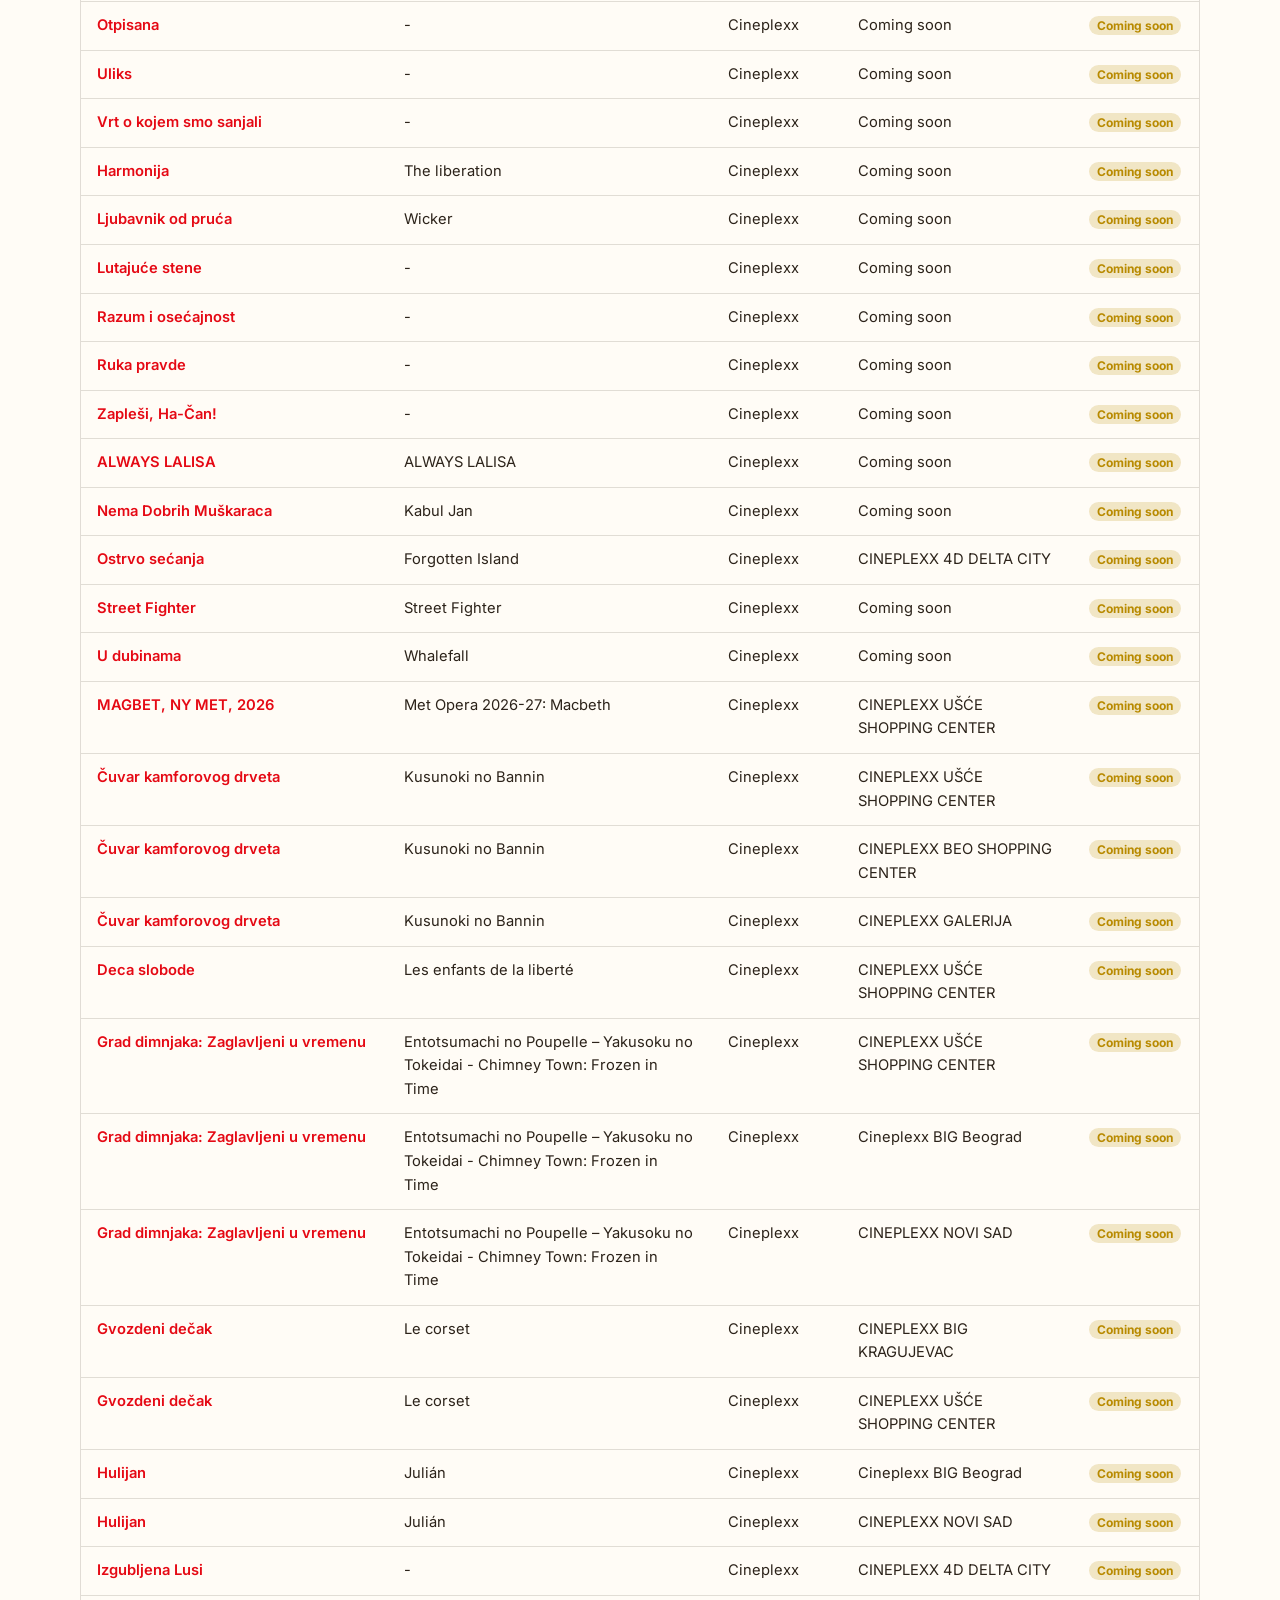
==== commit d87ebc51: "Add showtimes for the next 7 days for all seven chains Every row now carries its screenings (start, " ====
--- a/site/index.html
+++ b/site/index.html
@@ -29,7 +29,7 @@
 <main>
   <section class="hero">
     <div class="wrap">
-      <p class="eyebrow">Kotlin · Jsoup · Playwright · Coroutines</p>
+      <p class="eyebrow">Kotlin · Jsoup · JSON APIs · Coroutines</p>
       <h1>Seven cinema websites.<br><span>One clean data model.</span></h1>
       <p class="lead">
         Scrapers for the current and upcoming movie programme of the major cinema chains in Serbia.
@@ -53,15 +53,15 @@
   <section id="cinemas" class="section">
     <div class="wrap">
       <h2>Supported cinemas</h2>
-      <p class="sub">Server-rendered sites are read with plain HTTP and Jsoup. JavaScript apps are rendered in headless Chromium through Playwright.</p>
+      <p class="sub">Every chain is read over plain HTTP: server-rendered pages with Jsoup, JavaScript sites from the JSON data they embed or load. Showtimes of the next 7 days come with a link to buy each screening.</p>
       <div class="grid cinemas">
-        <article class="card"><span class="tag pw">Playwright</span><h3>Cineplexx</h3><p class="where">7 cinemas · Belgrade, Novi Sad, Niš, Kragujevac</p><p>React app. The list page gives the movies; each movie page gives the original title and the cinemas showing it.</p></article>
-        <article class="card"><span class="tag pw">Playwright</span><h3>Cine Grand</h3><p class="where">Several locations · Belgrade, Niš, Čačak, Šabac</p><p>Nuxt app organized per movie: one detail page lists every location with screenings.</p></article>
-        <article class="card"><span class="tag pw">Playwright</span><h3>CineStar</h3><p class="where">4 locations · Belgrade, Novi Sad, Pančevo, Zrenjanin</p><p>One page per location; each movie page is opened only once, however many locations show it.</p></article>
-        <article class="card"><span class="tag js">Jsoup</span><h3>MTS Dvorana</h3><p class="where">Belgrade</p><p>Nuxt site with server-rendered cards, so plain HTTP is enough. Events are filtered out.</p></article>
+        <article class="card"><span class="tag pw">JSON API</span><h3>Cineplexx</h3><p class="where">7 cinemas · Belgrade, Novi Sad, Niš, Kragujevac</p><p>React app backed by a JSON API: movies per day, sessions per movie at every cinema. Falls back to Playwright if the API fails.</p></article>
+        <article class="card"><span class="tag pw">Nuxt JSON</span><h3>Cine Grand</h3><p class="where">Several locations · Belgrade, Niš, Čačak, Šabac</p><p>Nuxt app organized per movie: the state embedded in each movie page lists every screening at every location.</p></article>
+        <article class="card"><span class="tag js">Jsoup</span><h3>CineStar</h3><p class="where">4 locations · Belgrade, Novi Sad, Pančevo, Zrenjanin</p><p>One page per location with every screening (4DX, ScreenX...); each movie page is opened only once, however many locations show it.</p></article>
+        <article class="card"><span class="tag pw">Nuxt JSON</span><h3>MTS Dvorana</h3><p class="where">Belgrade</p><p>Same platform as Cine Grand: movie cards in the HTML, screenings from the embedded state. Events are filtered out.</p></article>
         <article class="card"><span class="tag js">Jsoup</span><h3>Arena Cineplex</h3><p class="where">Novi Sad</p><p>Programme per date at <code>/repertoar/YYYY-MM-DD</code>, plus a coming-soon page.</p></article>
-        <article class="card"><span class="tag js">Jsoup</span><h3>Roda Cineplex</h3><p class="where">Belgrade</p><p>Same platform as Arena, so the scraper is intentionally almost identical.</p></article>
-        <article class="card"><span class="tag js">Jsoup</span><h3>Tuckwood Cineplex</h3><p class="where">Belgrade</p><p>WordPress site; titles come as "Local / Original" and are split safely. Retries a slow server once.</p></article>
+        <article class="card"><span class="tag js">Jsoup</span><h3>Roda Cineplex</h3><p class="where">Belgrade</p><p>Same platform as Arena, so both share one scraper class with a different address.</p></article>
+        <article class="card"><span class="tag js">Jsoup</span><h3>Tuckwood Cineplex</h3><p class="where">Belgrade</p><p>WordPress site; titles come as "Local / Original", halls are named after film stars. Retries a slow server once.</p></article>
       </div>
     </div>
   </section>
@@ -72,7 +72,7 @@
       <div class="flow" role="img" aria-label="Websites are read by scrapers, run in parallel by the engine, and produce a list of ScrapedMovie">
         <div class="node"><b>7 websites</b><span>HTML pages &amp; JS apps</span></div>
         <div class="arrow" aria-hidden="true"></div>
-        <div class="node"><b>CinemaScraper</b><span>one per chain<br>Jsoup or Playwright</span></div>
+        <div class="node"><b>CinemaScraper</b><span>one per chain<br>Jsoup or JSON</span></div>
         <div class="arrow" aria-hidden="true"></div>
         <div class="node accent"><b>ScrapingEngineConcurrent</b><span>all chains in parallel<br>coroutines · Dispatchers.IO</span></div>
         <div class="arrow" aria-hidden="true"></div>
@@ -81,10 +81,10 @@
 
       <h3 class="h3">Engineering highlights</h3>
       <div class="grid highlights">
-        <div class="hl"><h4>Real browser where it is needed</h4><p>React and Nuxt sites render their content in JavaScript, so they are opened in headless Chromium. Images, fonts and media are blocked to keep it fast.</p></div>
+        <div class="hl"><h4>Structured data, no browser</h4><p>JavaScript sites still ship their data: the Nuxt state embedded in the page, or the JSON API the app calls. Reading that is faster and sturdier than rendering the site.</p></div>
         <div class="hl"><h4>One row per movie and location</h4><p>Chains that list movies globally open each movie page to find its cinemas. Coming-soon entries are de-duplicated against today's programme.</p></div>
         <div class="hl"><h4>Fault isolation</h4><p>A failing site only loses its own cinema; the rest of the run continues. Detail pages are retried once.</p></div>
-        <div class="hl"><h4>Debug snapshots</h4><p>When a Playwright page fails, its HTML and a full-page screenshot are saved to <code>scraper-debug/</code> - usually enough to see whether a selector changed or the request was blocked.</p></div>
+        <div class="hl"><h4>Showtimes for 7 days</h4><p>Start time, hall, format (3D, 4DX, subtitled...) and the ticket page of exactly that screening. Screenings that already started are left out.</p></div>
         <div class="hl"><h4>Original titles</h4><p>Extracted wherever the site has them; they make matching a movie against databases like TMDB far more reliable than local titles.</p></div>
         <div class="hl"><h4>Coordinates</h4><p>Every location has coordinates, so results can be sorted by distance from the user.</p></div>
       </div>
@@ -104,8 +104,8 @@
         </div>
         <div>
           <h3 class="h3">Gradle <small>JDK 21</small></h3>
-          <div class="code"><button class="copy" type="button">Copy</button><pre><code>./gradlew playwrightCli --args="install chromium"
-./gradlew run --args="--cinema roda --date 2026-10-10"</code></pre></div>
+          <div class="code"><button class="copy" type="button">Copy</button><pre><code>./gradlew run --args="--cinema roda --json results.json"
+./gradlew test</code></pre></div>
           <table class="opts">
             <tr><td><code>--cinema &lt;name&gt;</code></td><td>only this chain (repeatable)</td></tr>
             <tr><td><code>--date &lt;yyyy-MM-dd&gt;</code></td><td>programme date (default today)</td></tr>
@@ -145,7 +145,8 @@
             <tr><td><code>cinemaLocation</code></td><td>String</td><td>Location, e.g. <code>CINEPLEXX 4D DELTA CITY</code>; <code>Coming soon</code> when none is scheduled yet</td></tr>
             <tr><td><code>latitude</code>, <code>longitude</code></td><td>Double?</td><td>Coordinates of the location</td></tr>
             <tr><td><code>bookingUrl</code></td><td>String</td><td>Link to the movie on the cinema's website</td></tr>
-            <tr><td><code>isUpcoming</code></td><td>Boolean</td><td>Coming soon rather than now showing</td></tr>
+            <tr><td><code>isUpcoming</code></td><td>Boolean</td><td>Not in today's programme (coming soon or opening later this week)</td></tr>
+            <tr><td><code>showtimes</code></td><td>List</td><td>Screenings of the next 7 days: <code>startsAt</code> (local time), <code>hall</code>, <code>format</code>, <code>bookingUrl</code> of that screening, <code>priceRsd</code> where shown</td></tr>
           </tbody>
         </table>
       </div>
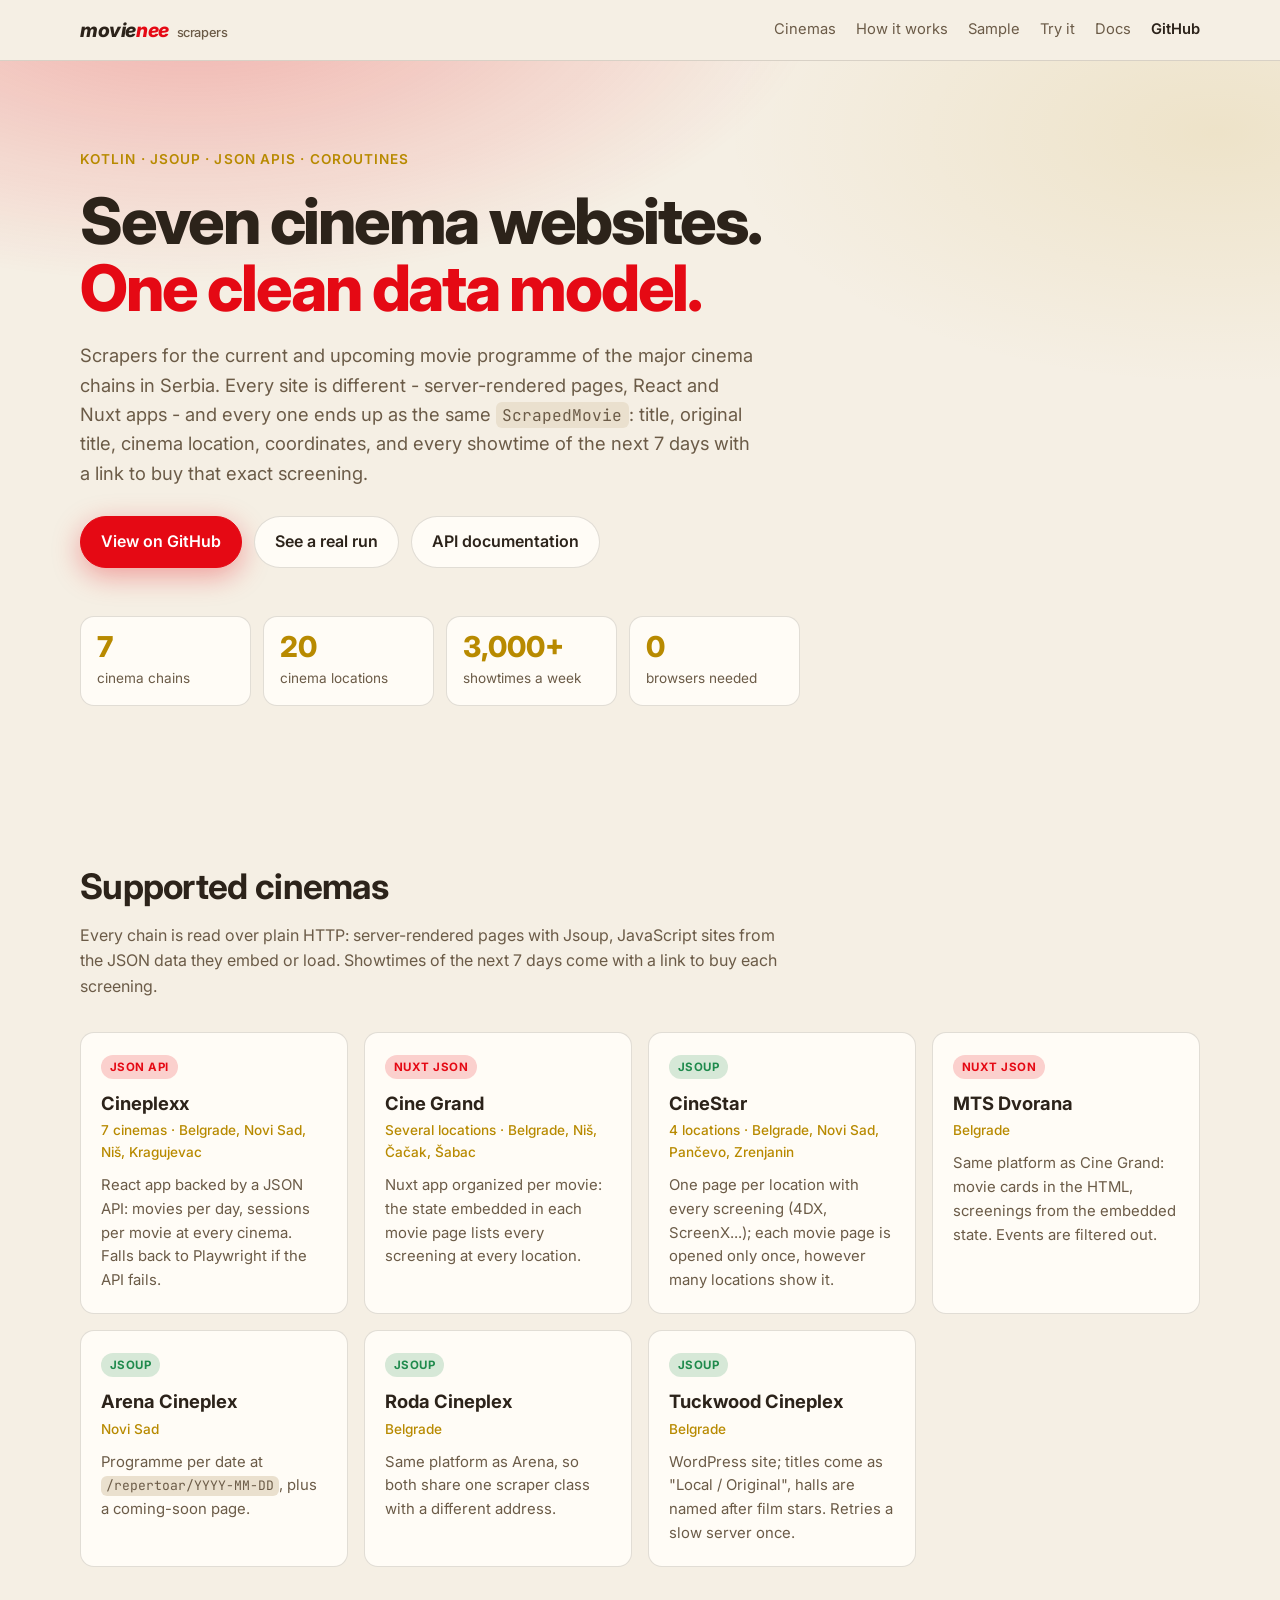
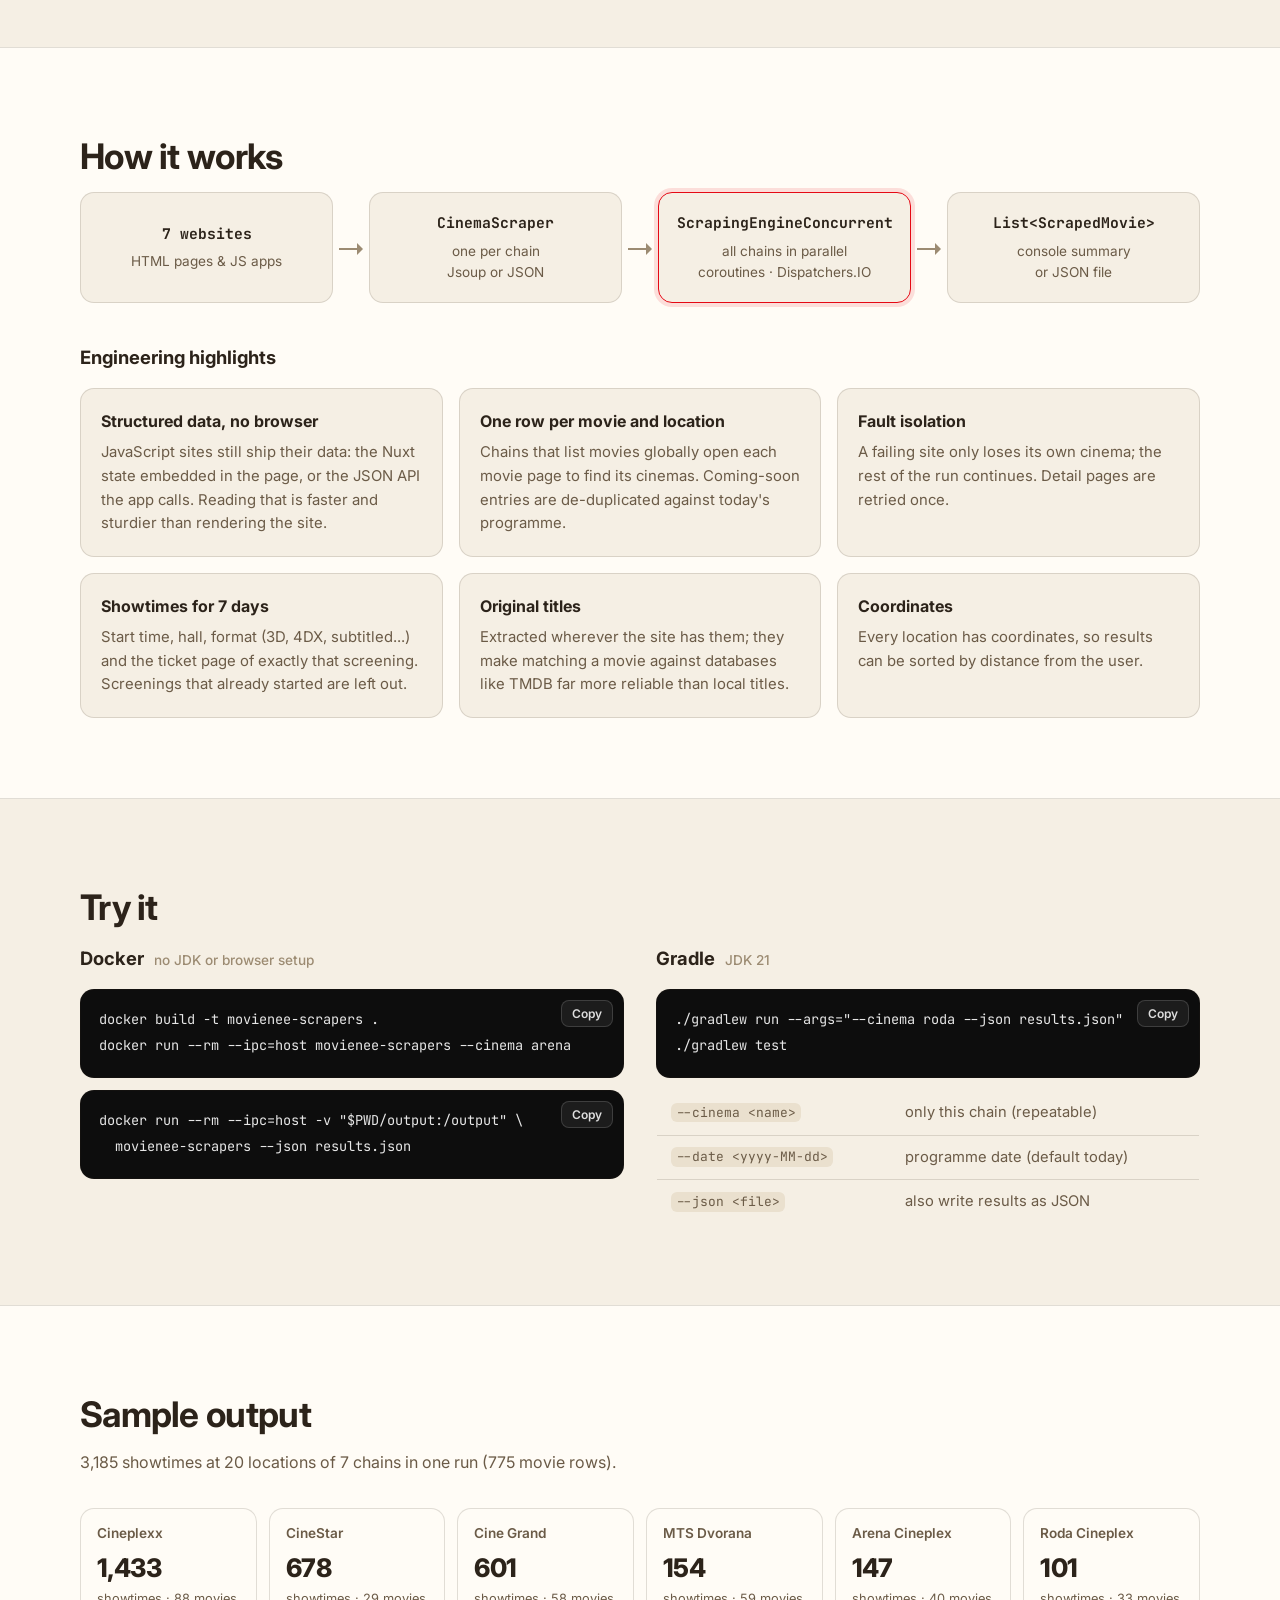
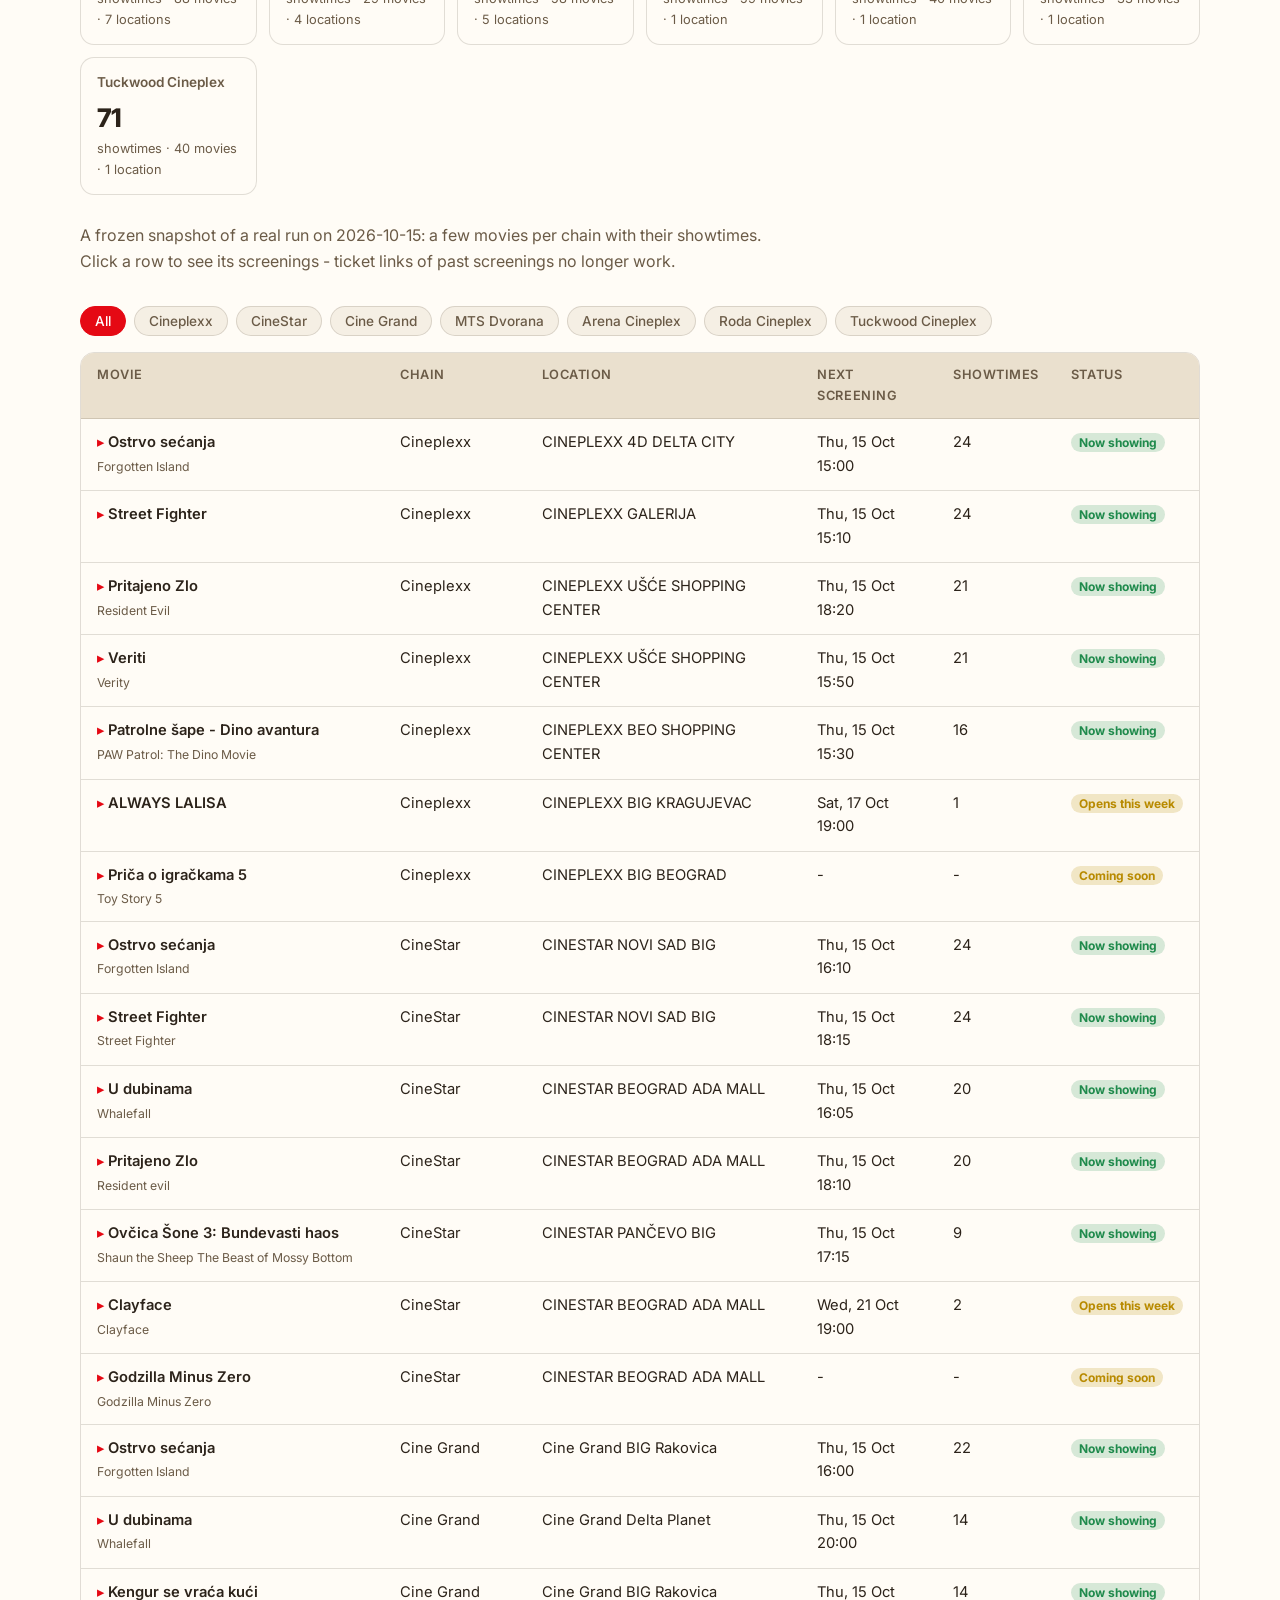
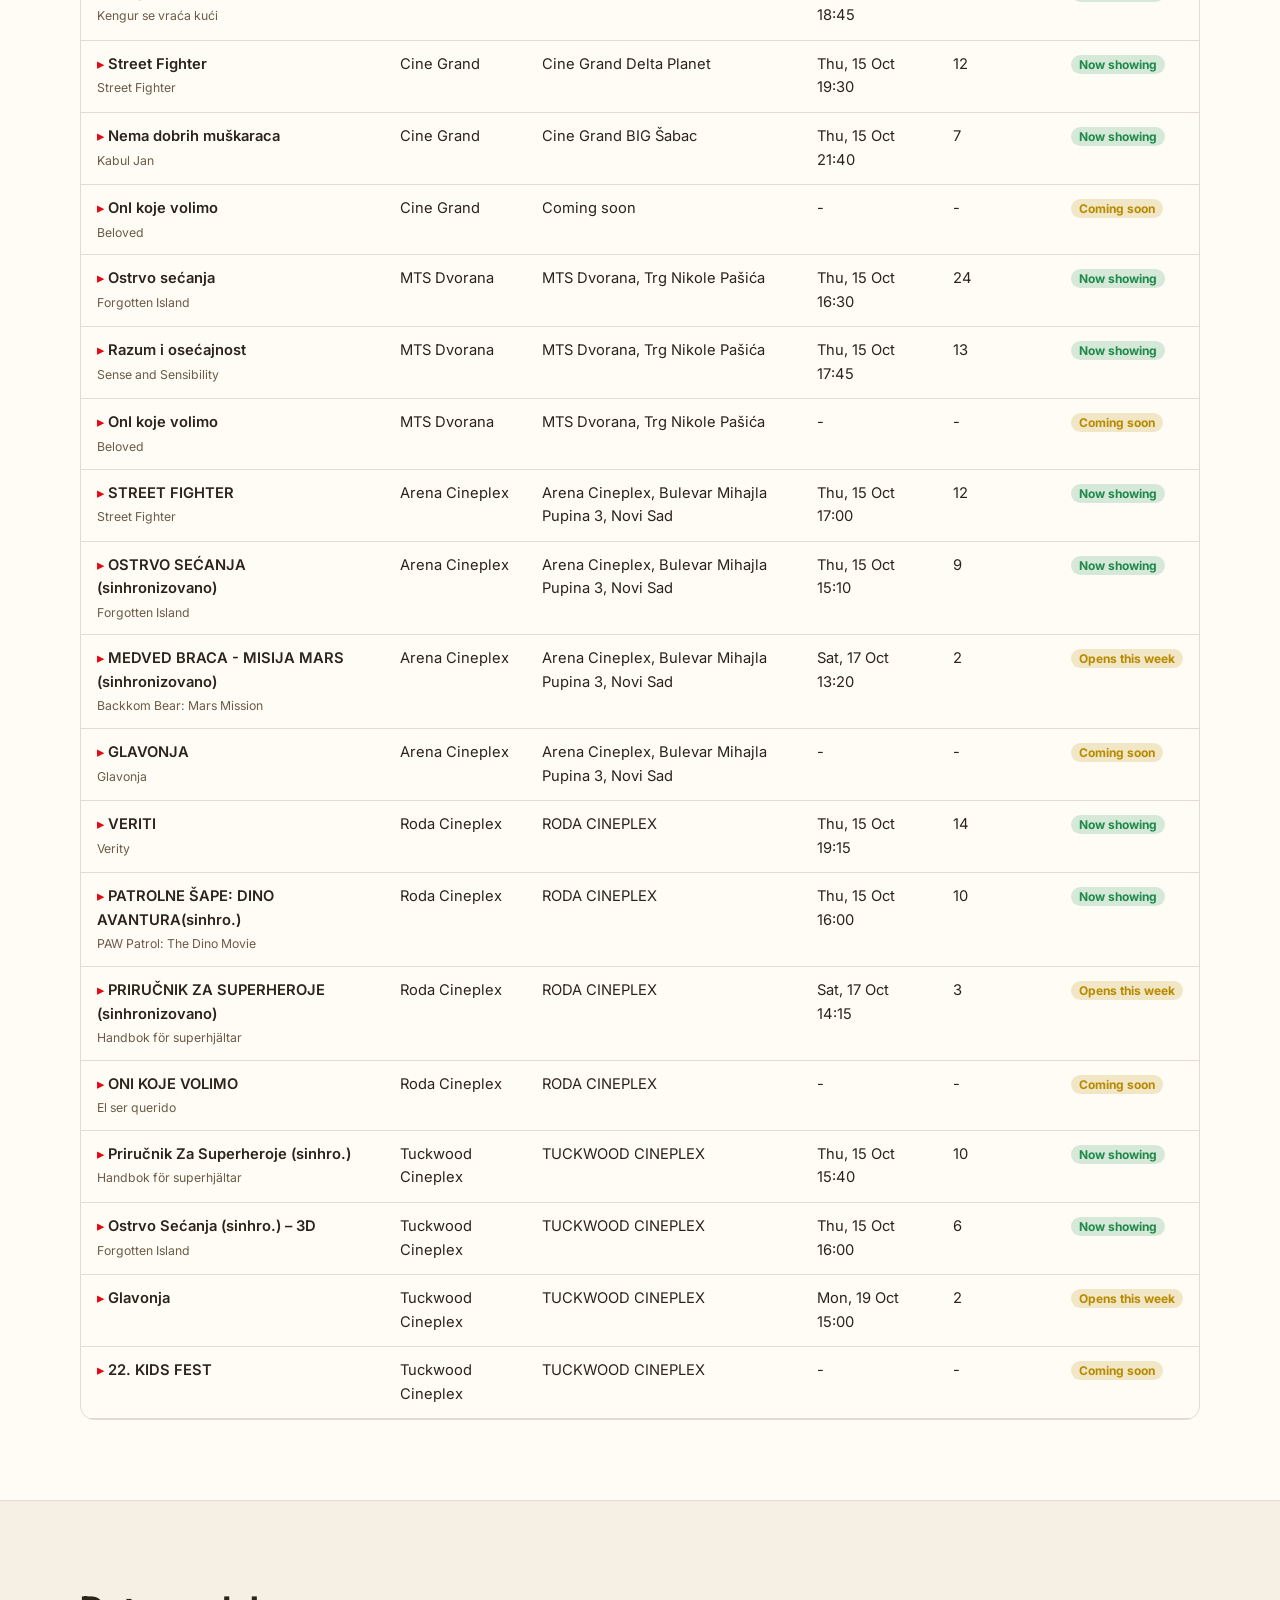
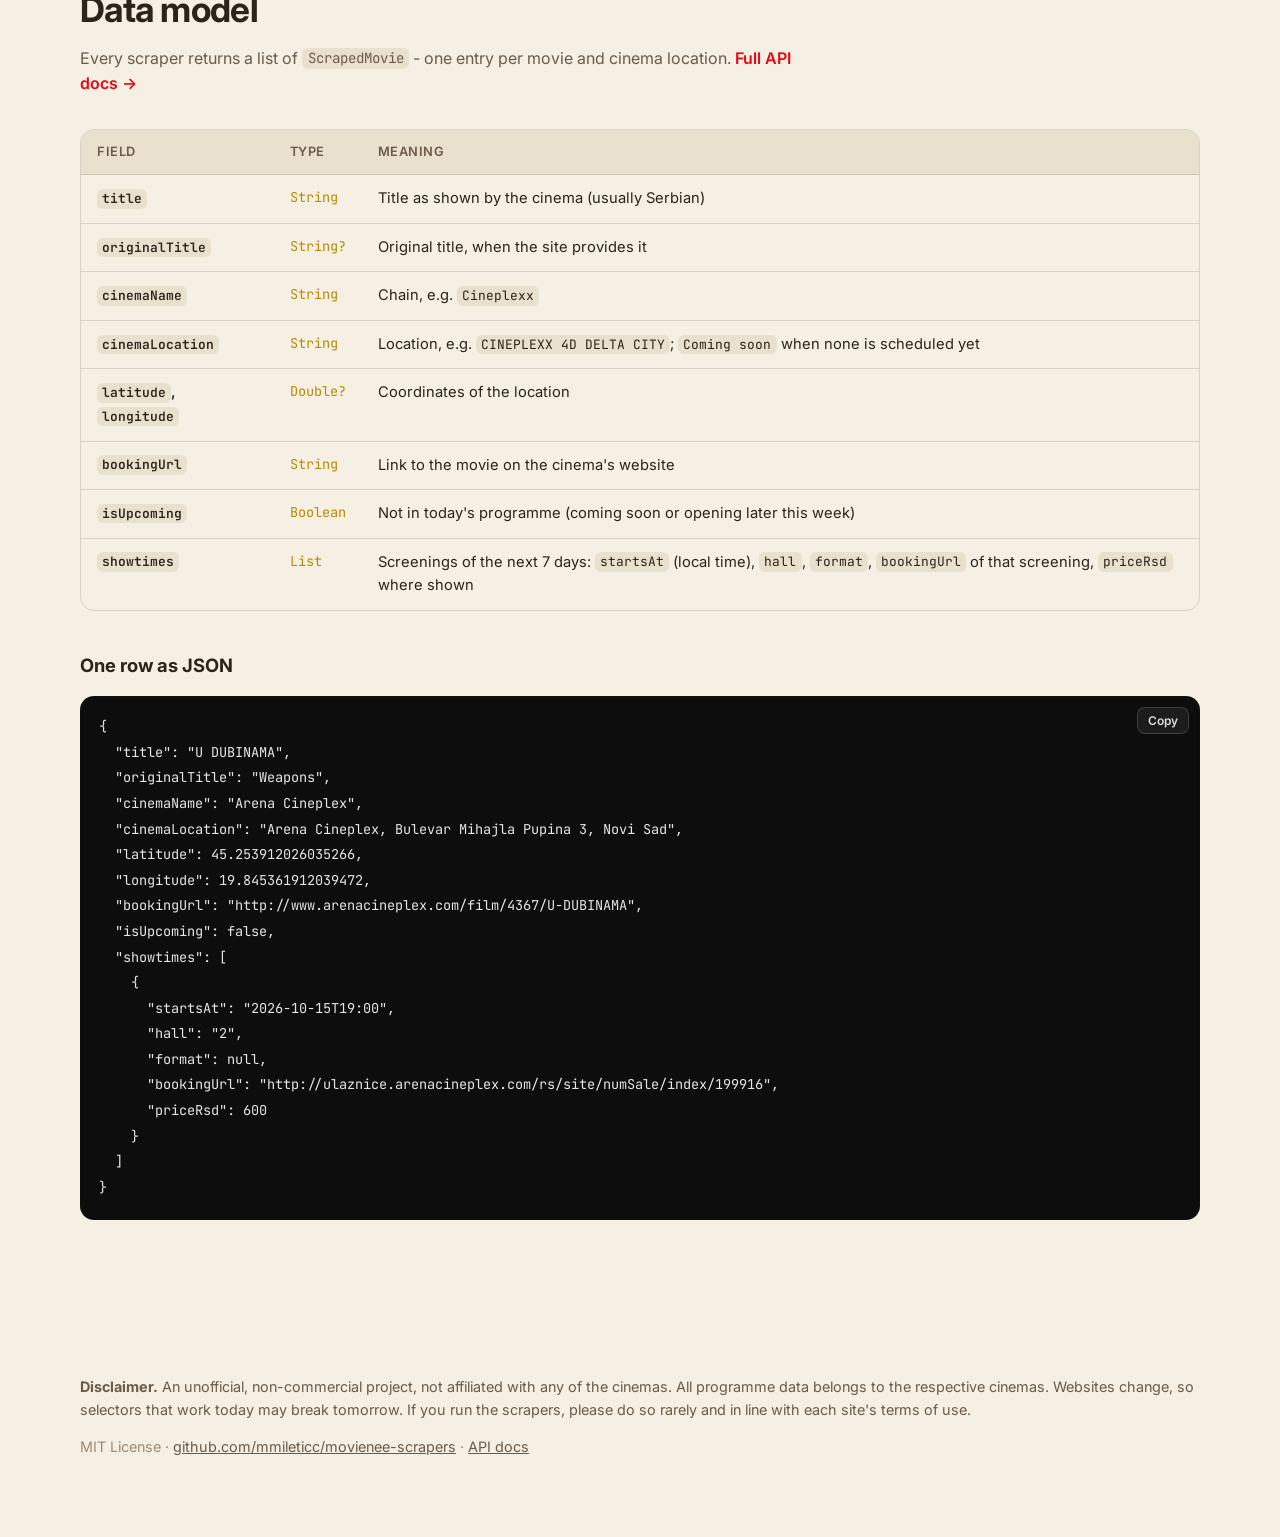
==== commit 50298e71: "corrected website hosting infos" ====
--- a/site/index.html
+++ b/site/index.html
@@ -4,7 +4,7 @@
   <meta charset="utf-8">
   <meta name="viewport" content="width=device-width, initial-scale=1">
   <title>Movienee Scrapers</title>
-  <meta name="description" content="Kotlin scrapers that turn the websites of seven Serbian cinema chains into one uniform data model.">
+  <meta name="description" content="Kotlin scrapers that turn the websites of seven Serbian cinema chains into one uniform data model - movies, locations and every showtime of the week with a ticket link.">
   <link rel="preconnect" href="https://fonts.googleapis.com">
   <link rel="preconnect" href="https://fonts.gstatic.com" crossorigin>
   <link href="https://fonts.googleapis.com/css2?family=Inter:wght@400;500;600;700;800&family=JetBrains+Mono:wght@400;500&display=swap" rel="stylesheet">
@@ -19,6 +19,7 @@
     <nav>
       <a href="#cinemas">Cinemas</a>
       <a href="#how">How it works</a>
+      <a href="#sample">Sample</a>
       <a href="#try">Try it</a>
       <a href="docs/index.html">Docs</a>
       <a class="gh" href="https://github.com/mmileticc/movienee-scrapers" aria-label="GitHub repository">GitHub</a>
@@ -34,18 +35,19 @@
       <p class="lead">
         Scrapers for the current and upcoming movie programme of the major cinema chains in Serbia.
         Every site is different - server-rendered pages, React and Nuxt apps - and every one ends up
-        as the same <code>ScrapedMovie</code>: title, original title, cinema location, coordinates
-        and a booking link.
+        as the same <code>ScrapedMovie</code>: title, original title, cinema location, coordinates,
+        and every showtime of the next 7 days with a link to buy that exact screening.
       </p>
       <div class="cta">
         <a class="btn primary" href="https://github.com/mmileticc/movienee-scrapers">View on GitHub</a>
+        <a class="btn" href="#sample">See a real run</a>
         <a class="btn" href="docs/index.html">API documentation</a>
       </div>
       <dl class="stats">
         <div><dt>7</dt><dd>cinema chains</dd></div>
         <div><dt>20</dt><dd>cinema locations</dd></div>
-        <div><dt>2</dt><dd>scraping techniques</dd></div>
-        <div><dt>1</dt><dd>uniform model</dd></div>
+        <div><dt>3,000+</dt><dd>showtimes a week</dd></div>
+        <div><dt>0</dt><dd>browsers needed</dd></div>
       </dl>
     </div>
   </section>
@@ -119,11 +121,15 @@
   <section id="sample" class="section alt">
     <div class="wrap">
       <h2>Sample output</h2>
+      <div class="run" hidden>
+        <p class="sub" id="run-total">One real run.</p>
+        <div class="run-grid" id="run-stats"></div>
+      </div>
       <p class="sub" id="sample-caption">A few rows from a real run.</p>
       <div class="filters" id="sample-filters" hidden></div>
       <div class="table-wrap">
         <table class="sample" id="sample-table" hidden>
-          <thead><tr><th>Title</th><th>Original title</th><th>Chain</th><th>Location</th><th>Status</th></tr></thead>
+          <thead><tr><th>Movie</th><th>Chain</th><th>Location</th><th>Next screening</th><th>Showtimes</th><th>Status</th></tr></thead>
           <tbody></tbody>
         </table>
       </div>
@@ -150,6 +156,26 @@
           </tbody>
         </table>
       </div>
+      <h3 class="h3">One row as JSON</h3>
+      <div class="code"><button class="copy" type="button">Copy</button><pre><code>{
+  "title": "U DUBINAMA",
+  "originalTitle": "Weapons",
+  "cinemaName": "Arena Cineplex",
+  "cinemaLocation": "Arena Cineplex, Bulevar Mihajla Pupina 3, Novi Sad",
+  "latitude": 45.253912026035266,
+  "longitude": 19.845361912039472,
+  "bookingUrl": "http://www.arenacineplex.com/film/4367/U-DUBINAMA",
+  "isUpcoming": false,
+  "showtimes": [
+    {
+      "startsAt": "2026-10-15T19:00",
+      "hall": "2",
+      "format": null,
+      "bookingUrl": "http://ulaznice.arenacineplex.com/rs/site/numSale/index/199916",
+      "priceRsd": 600
+    }
+  ]
+}</code></pre></div>
     </div>
   </section>
 </main>
--- a/site/style.css
+++ b/site/style.css
@@ -153,6 +153,7 @@
 .opts td { padding: 10px 14px; color: var(--text-2); }
 .opts td:first-child { white-space: nowrap; }
 .sample a { color: var(--accent); text-decoration: none; }
+.sample a.slot { color: var(--text); }
 .status { font-size: 0.75rem; font-weight: 700; padding: 2px 8px; border-radius: 999px; white-space: nowrap; }
 .status.now { background: color-mix(in srgb, var(--green) 18%, transparent); color: var(--green); }
 .status.soon { background: color-mix(in srgb, var(--gold) 20%, transparent); color: var(--gold); }
@@ -167,7 +168,35 @@
 .footer .meta { color: var(--muted); }
 .footer a { color: var(--text-2); }
 
+/* Sample: run totals, expandable rows with showtimes. */
+.run-grid { display: grid; grid-template-columns: repeat(auto-fill, minmax(150px, 1fr)); gap: 12px; margin: 8px 0 28px; }
+.run-card { background: var(--surface); border: 1px solid var(--border); border-radius: var(--radius); padding: 14px 16px; }
+.run-card h3 { margin: 0; font-size: 0.85rem; color: var(--text-2); font-weight: 600; }
+.run-card .big { margin: 4px 0 0; font-size: 1.6rem; font-weight: 800; letter-spacing: -0.02em; }
+.small { margin: 0; font-size: 0.8rem; color: var(--text-2); }
+.sample td:first-child { font-weight: 400; }
+.toggle { all: unset; cursor: pointer; display: grid; gap: 2px; }
+.toggle:focus-visible { outline: 2px solid var(--accent); outline-offset: 4px; border-radius: 4px; }
+.toggle .title { font-weight: 600; color: var(--text); }
+.toggle .title::before { content: "▸ "; color: var(--accent); }
+.movie-row.open .toggle .title::before { content: "▾ "; }
+.toggle small { color: var(--text-2); }
+.movie-row { cursor: default; }
+.movie-row:hover td { background: color-mix(in srgb, var(--surface-2) 40%, transparent); }
+.details-row td { background: var(--surface); padding: 16px 18px 18px; }
+.showtimes { display: grid; gap: 10px; margin-bottom: 12px; }
+.day { display: grid; grid-template-columns: 110px 1fr; gap: 10px; align-items: start; }
+.day-label { font-weight: 600; font-size: 0.85rem; padding-top: 6px; }
+.times { display: flex; flex-wrap: wrap; gap: 8px; }
+.slot { display: inline-grid; gap: 1px; padding: 6px 10px; border: 1px solid var(--border); border-radius: 10px; background: var(--bg); color: var(--text); text-decoration: none; min-width: 64px; }
+a.slot:hover { border-color: var(--accent); }
+.slot b { font-variant-numeric: tabular-nums; }
+.slot small { color: var(--text-2); font-size: 0.72rem; white-space: nowrap; }
+.movie-link { font-size: 0.85rem; }
+
 @media (max-width: 760px) {
+  .day { grid-template-columns: 1fr; gap: 6px; }
+  .day-label { padding-top: 0; }
   .topbar nav a:not(.gh):not([href="docs/index.html"]) { display: none; }
   .hero { padding: 56px 0 48px; }
   .stats { grid-template-columns: repeat(2, 1fr); }
